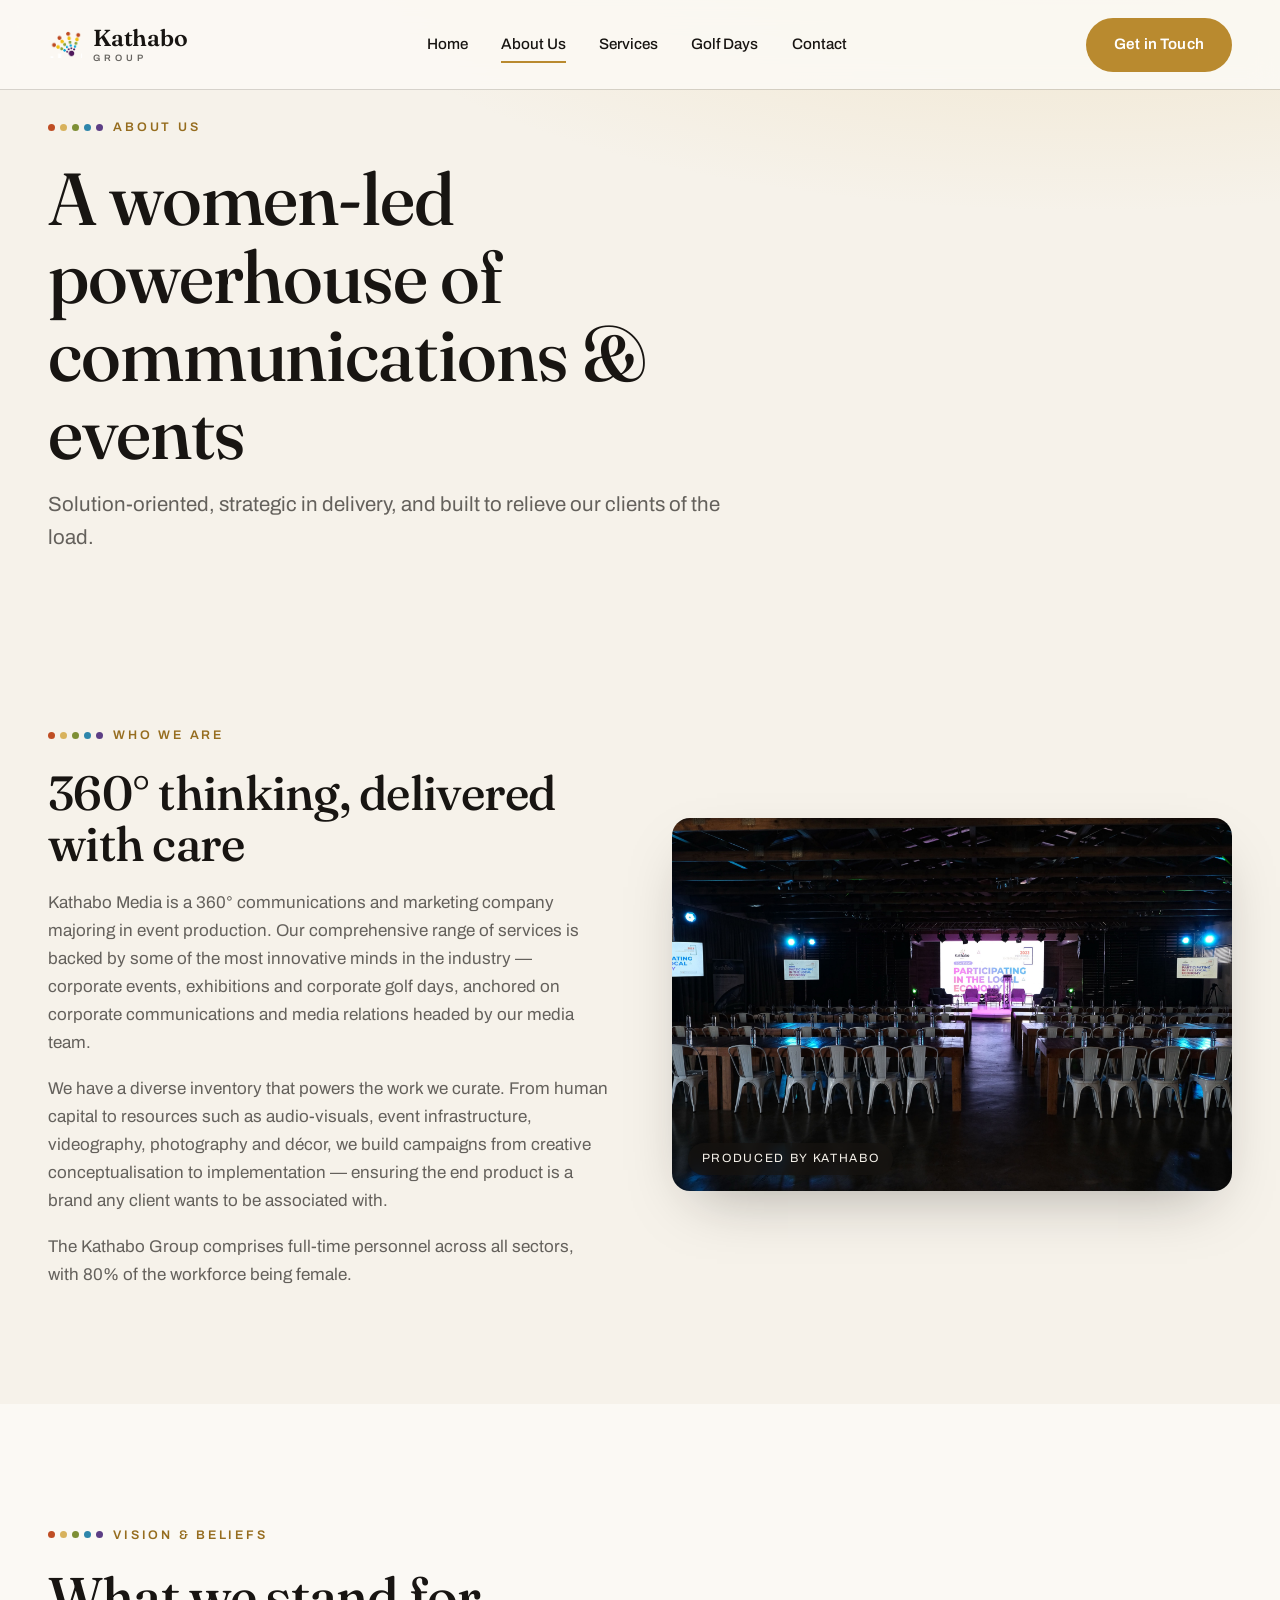
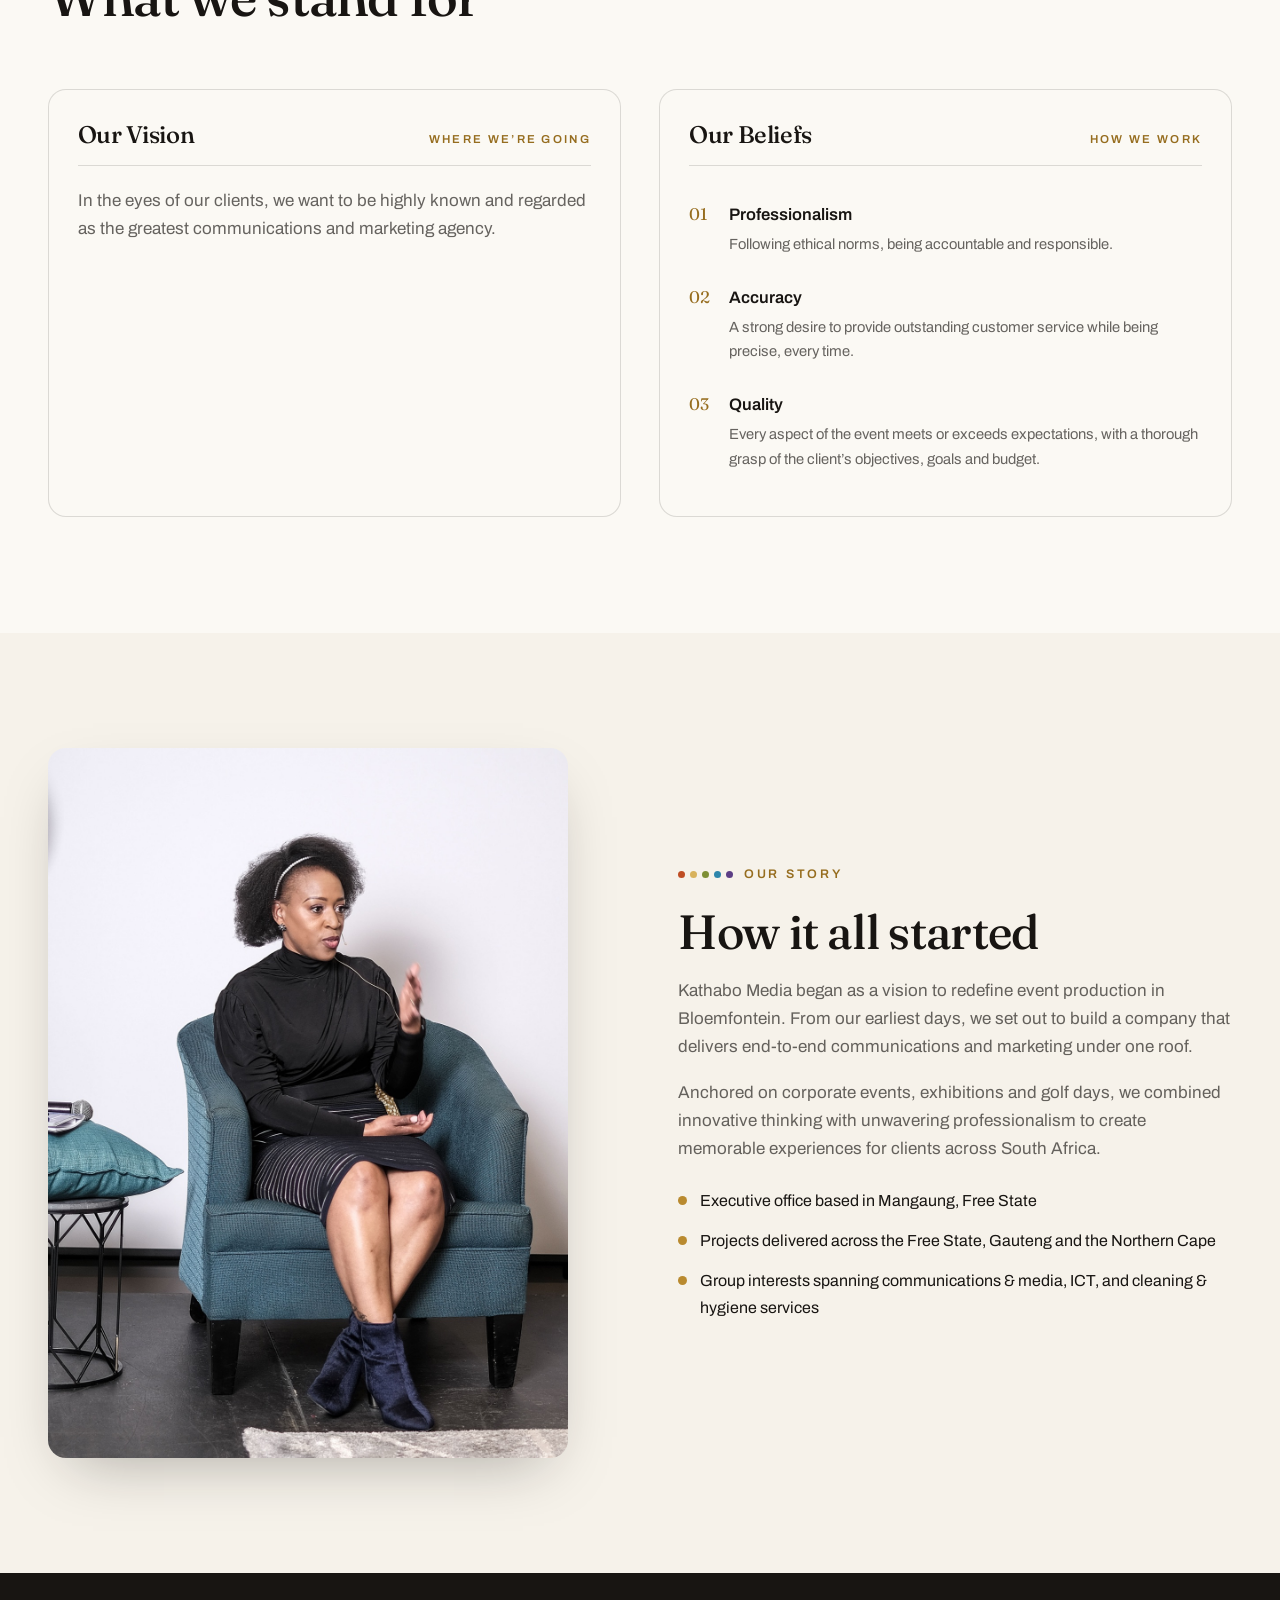
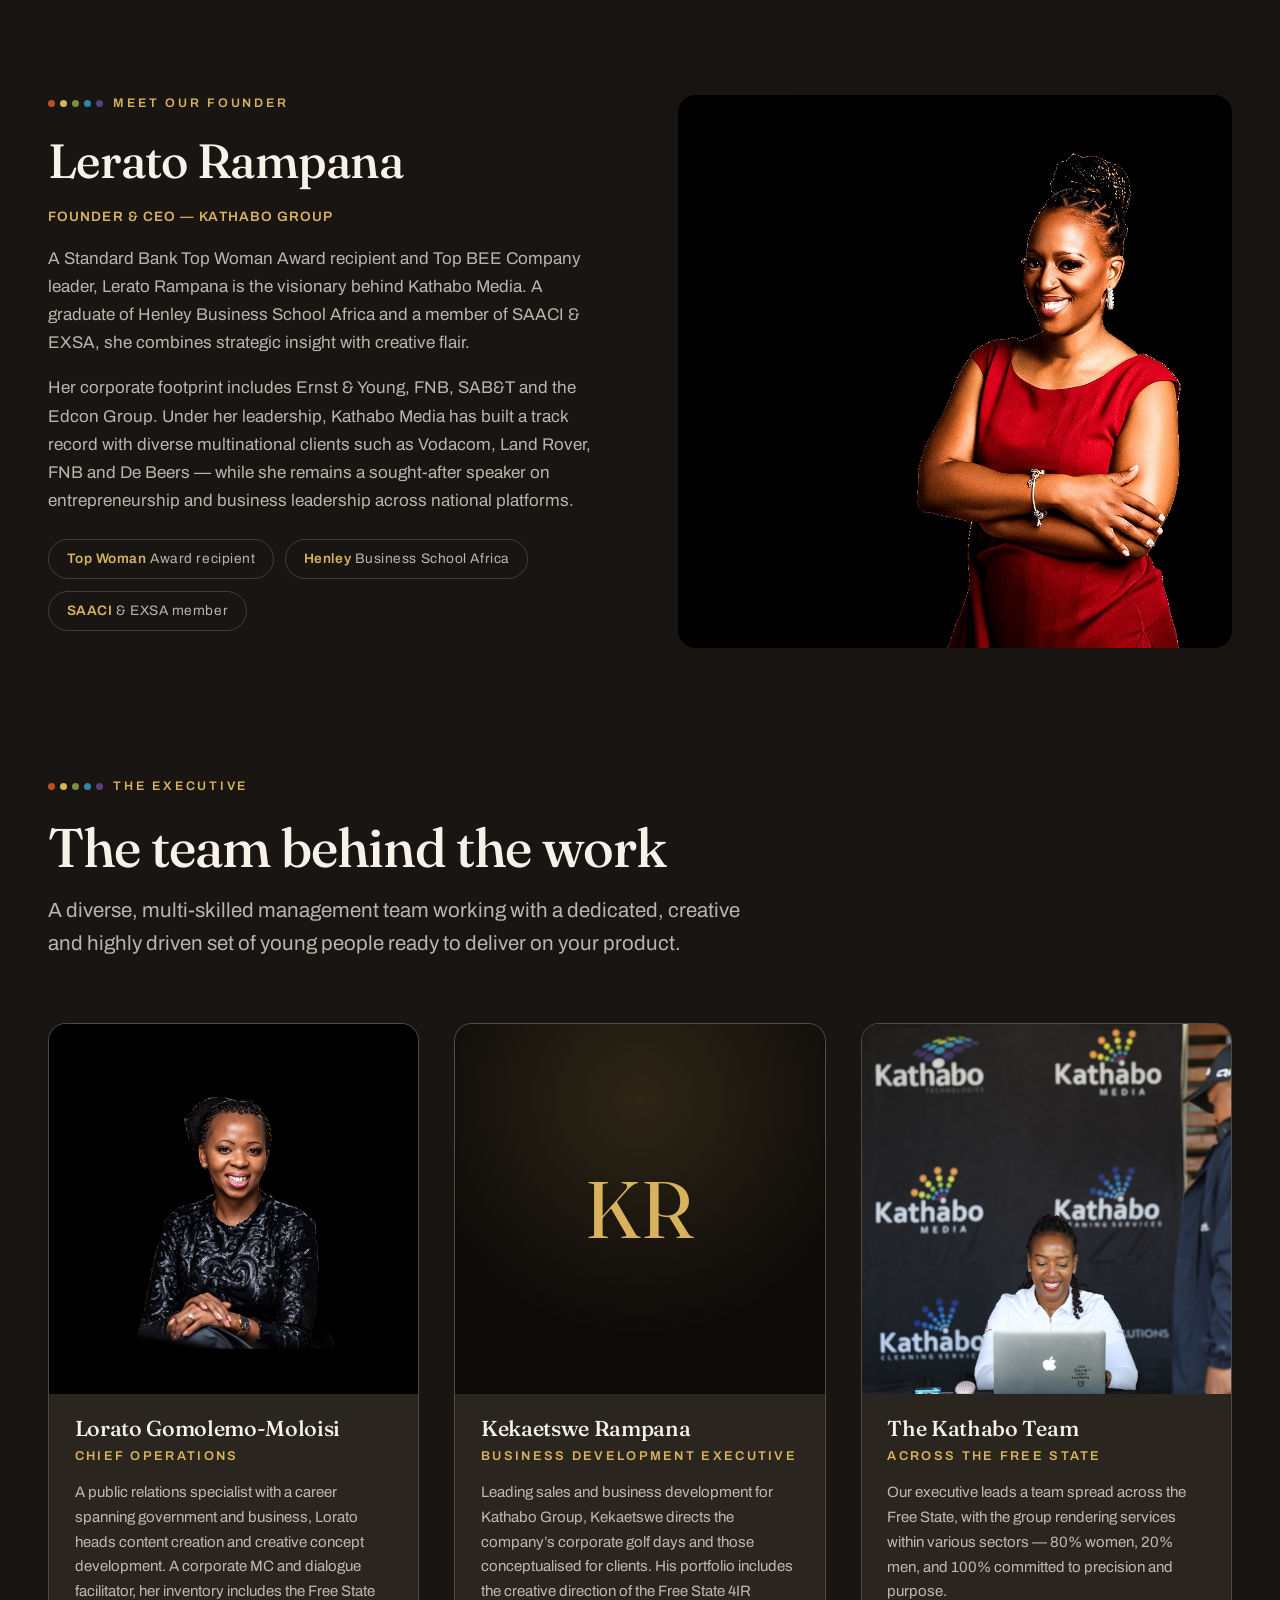
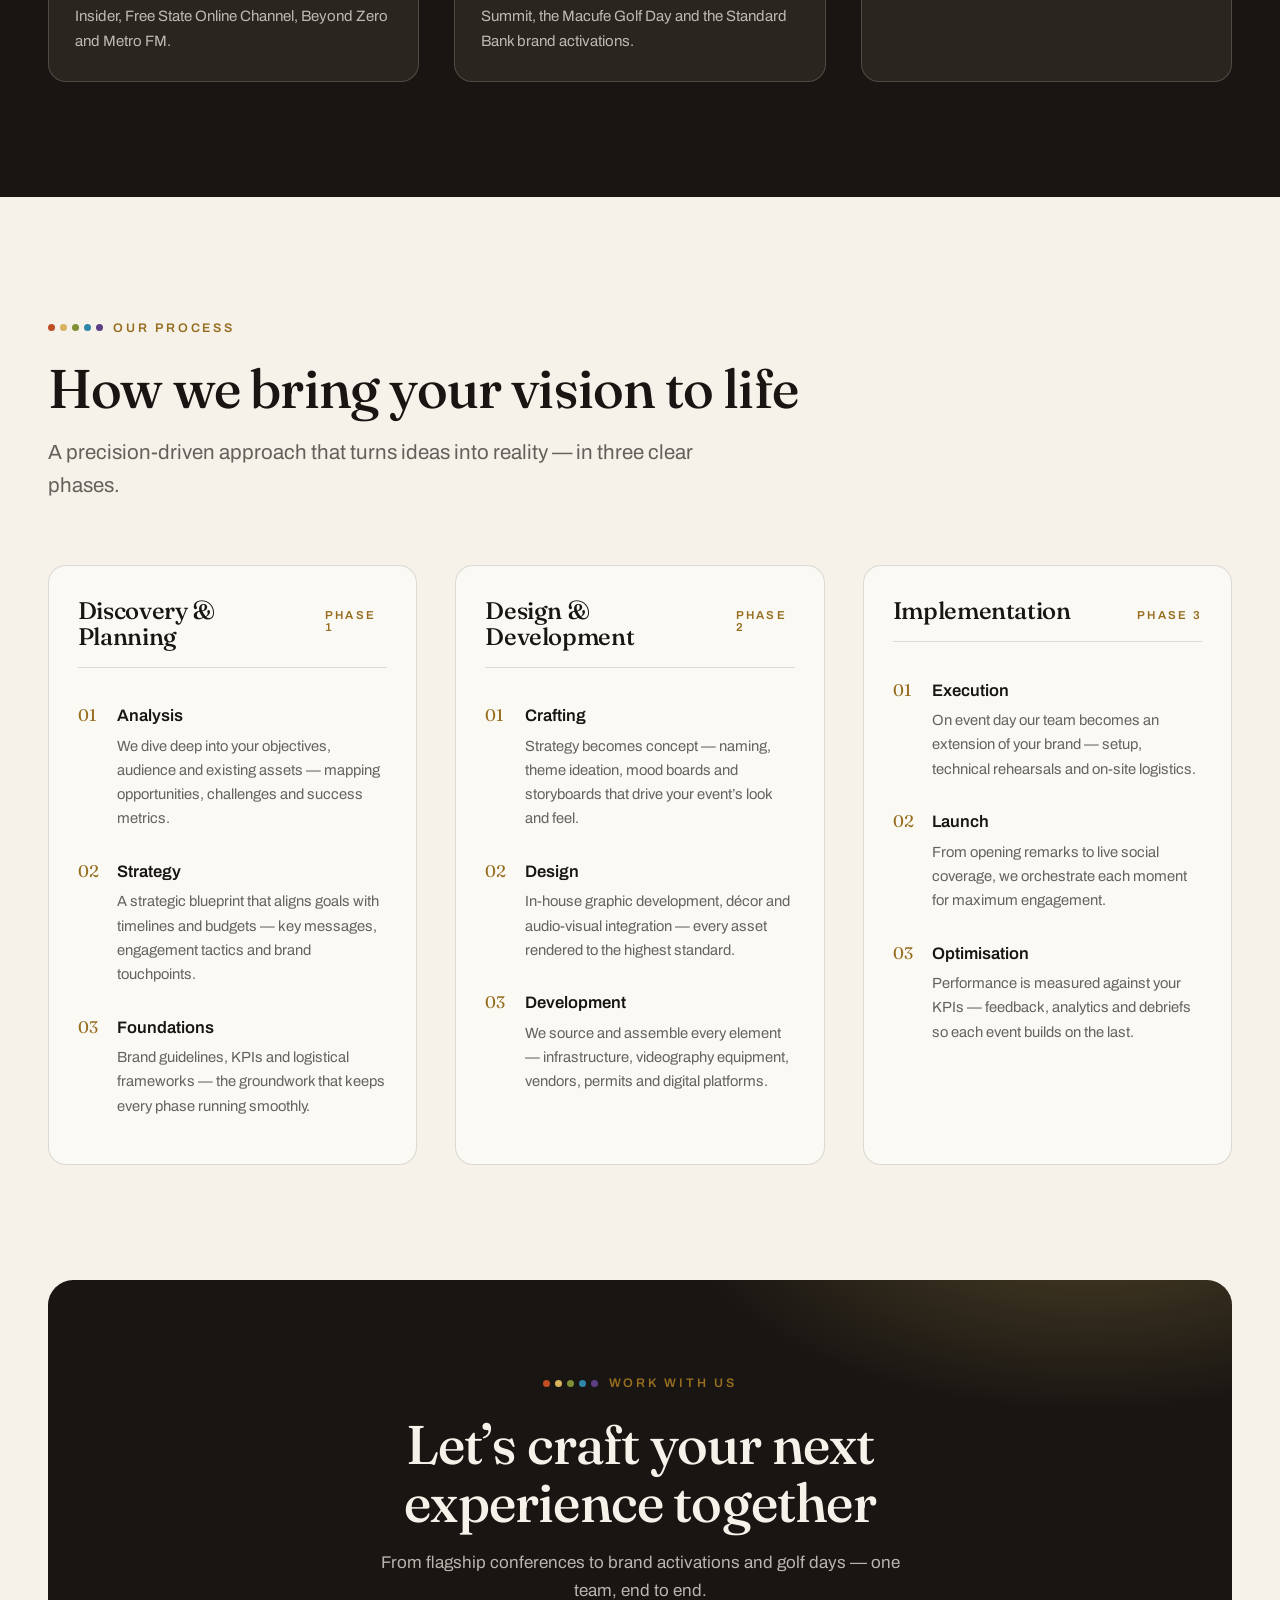
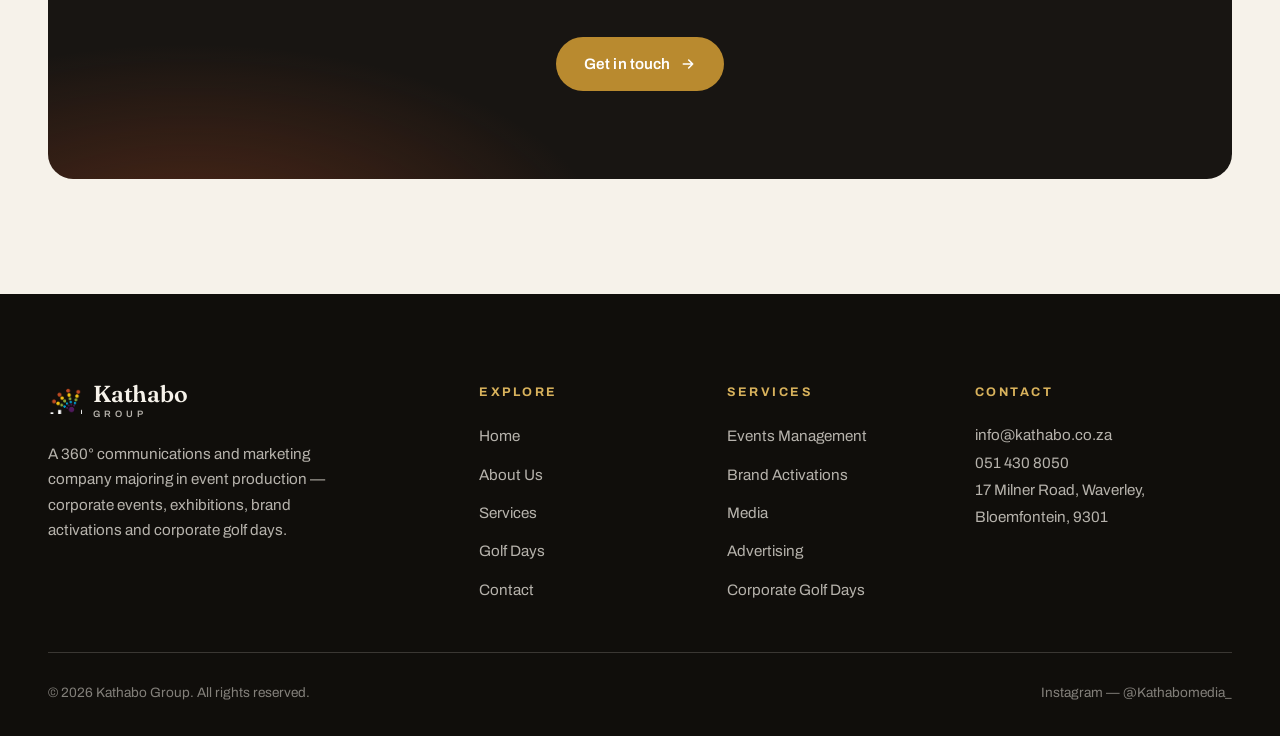
==== about.html @ 03e06d18 "Rebuild kathabo.co.za as a static site with client feedback incorporated Full rebuild of the Wix sit" ====
<!DOCTYPE html>
<html lang="en">
<head>
  <meta charset="UTF-8">
  <meta name="viewport" content="width=device-width, initial-scale=1.0">
  <title>About Us | Kathabo Group</title>
  <meta name="description" content="Meet Kathabo Media — a Bloemfontein-based, women-led 360° communications and marketing company. Our story, our vision, our founder Lerato Rampana and the team behind the work.">
  <link rel="icon" type="image/png" href="assets/img/logos/favicon.png">
  <link rel="preconnect" href="https://fonts.googleapis.com">
  <link rel="preconnect" href="https://fonts.gstatic.com" crossorigin>
  <link href="https://fonts.googleapis.com/css2?family=Archivo:wght@400;500;600;700&family=Fraunces:opsz,wght@9..144,400;9..144,500;9..144,600&display=swap" rel="stylesheet">
  <link rel="stylesheet" href="assets/css/styles.css">
</head>
<body>

<header class="site-header solid">
  <div class="wrap bar">
    <a class="brand" href="index.html" aria-label="Kathabo Group — home">
      <img src="assets/img/logos/kathabo-mark.png" alt="">
      <span class="word">Kathabo<small>Group</small></span>
    </a>
    <nav class="nav-links" aria-label="Primary">
      <a href="index.html">Home</a>
      <a href="about.html" class="active">About Us</a>
      <a href="services.html">Services</a>
      <a href="golf.html">Golf Days</a>
      <a href="contact.html">Contact</a>
    </nav>
    <a class="btn btn-gold" href="contact.html">Get in Touch</a>
    <button class="nav-toggle" aria-label="Open menu" aria-expanded="false">
      <span></span><span></span><span></span>
    </button>
  </div>
</header>

<div class="mobile-menu" id="mobileMenu">
  <a href="index.html">Home</a>
  <a href="about.html" class="active">About Us</a>
  <a href="services.html">Services</a>
  <a href="golf.html">Golf Days</a>
  <a href="contact.html">Contact</a>
  <span class="dots" aria-hidden="true"><i></i><i></i><i></i><i></i><i></i></span>
</div>

<main>

  <!-- ============ PAGE HERO ============ -->
  <section class="page-hero plain">
    <div class="wrap">
      <span class="eyebrow"><span class="dots" aria-hidden="true"><i></i><i></i><i></i><i></i><i></i></span> About Us</span>
      <h1>A women-led powerhouse of communications &amp; events</h1>
      <p class="lead">Solution-oriented, strategic in delivery, and built to relieve our clients of the load.</p>
    </div>
  </section>

  <!-- ============ WHO WE ARE ============ -->
  <section class="section">
    <div class="wrap grid-2">
      <div class="reveal">
        <span class="eyebrow"><span class="dots" aria-hidden="true"><i></i><i></i><i></i><i></i><i></i></span> Who We Are</span>
        <h2 class="display" style="font-size:clamp(2rem,4vw,3rem); margin-bottom:1.2rem;">360° thinking, delivered with care</h2>
        <p style="color:var(--muted); margin-bottom:1.1rem;">Kathabo Media is a 360° communications and marketing company majoring in event production. Our comprehensive range of services is backed by some of the most innovative minds in the industry — corporate events, exhibitions and corporate golf days, anchored on corporate communications and media relations headed by our media team.</p>
        <p style="color:var(--muted); margin-bottom:1.1rem;">We have a diverse inventory that powers the work we curate. From human capital to resources such as audio-visuals, event infrastructure, videography, photography and décor, we build campaigns from creative conceptualisation to implementation — ensuring the end product is a brand any client wants to be associated with.</p>
        <p style="color:var(--muted);">The Kathabo Group comprises full-time personnel across all sectors, with 80% of the workforce being female.</p>
      </div>
      <div class="feature reveal" style="--d:.15s;">
        <div class="pic">
          <img src="assets/img/events/iew-venue.jpg" alt="A conference venue built and produced by Kathabo Media" loading="lazy">
          <span class="credit">Produced by Kathabo</span>
        </div>
      </div>
    </div>
  </section>

  <!-- ============ VISION & BELIEFS ============ -->
  <section class="section on-cream">
    <div class="wrap">
      <div class="section-head reveal">
        <span class="eyebrow"><span class="dots" aria-hidden="true"><i></i><i></i><i></i><i></i><i></i></span> Vision &amp; Beliefs</span>
        <h2>What we stand for</h2>
      </div>
      <div class="process">
        <div class="phase reveal">
          <h3>Our Vision <span class="tag">Where we’re going</span></h3>
          <p style="color:var(--muted);">In the eyes of our clients, we want to be highly known and regarded as the greatest communications and marketing agency.</p>
        </div>
        <div class="phase reveal" style="--d:.12s;">
          <h3>Our Beliefs <span class="tag">How we work</span></h3>
          <div class="step"><span class="n">01</span><div><h4>Professionalism</h4><p>Following ethical norms, being accountable and responsible.</p></div></div>
          <div class="step"><span class="n">02</span><div><h4>Accuracy</h4><p>A strong desire to provide outstanding customer service while being precise, every time.</p></div></div>
          <div class="step"><span class="n">03</span><div><h4>Quality</h4><p>Every aspect of the event meets or exceeds expectations, with a thorough grasp of the client’s objectives, goals and budget.</p></div></div>
        </div>
      </div>
    </div>
  </section>

  <!-- ============ HOW IT ALL STARTED ============ -->
  <section class="section">
    <div class="wrap feature light">
      <div class="pic reveal" style="max-width:520px;">
        <img src="assets/img/people/lerato-studio.jpg" alt="Kathabo Media founder seated in a studio portrait" loading="lazy">
      </div>
      <div class="body reveal" style="--d:.15s;">
        <span class="eyebrow"><span class="dots" aria-hidden="true"><i></i><i></i><i></i><i></i><i></i></span> Our Story</span>
        <h2>How it all started</h2>
        <p>Kathabo Media began as a vision to redefine event production in Bloemfontein. From our earliest days, we set out to build a company that delivers end-to-end communications and marketing under one roof.</p>
        <p>Anchored on corporate events, exhibitions and golf days, we combined innovative thinking with unwavering professionalism to create memorable experiences for clients across South Africa.</p>
        <ul class="checklist">
          <li>Executive office based in Mangaung, Free State</li>
          <li>Projects delivered across the Free State, Gauteng and the Northern Cape</li>
          <li>Group interests spanning communications &amp; media, ICT, and cleaning &amp; hygiene services</li>
        </ul>
      </div>
    </div>
  </section>

  <!-- ============ FOUNDER ============ -->
  <section class="section on-dark">
    <div class="wrap feature">
      <div class="body reveal">
        <span class="eyebrow"><span class="dots" aria-hidden="true"><i></i><i></i><i></i><i></i><i></i></span> Meet Our Founder</span>
        <h2>Lerato Rampana</h2>
        <p style="color:var(--gold-soft); font-weight:600; letter-spacing:.08em; text-transform:uppercase; font-size:.85rem; margin-bottom:1rem;">Founder &amp; CEO — Kathabo Group</p>
        <p>A Standard Bank Top Woman Award recipient and Top BEE Company leader, Lerato Rampana is the visionary behind Kathabo Media. A graduate of Henley Business School Africa and a member of SAACI &amp; EXSA, she combines strategic insight with creative flair.</p>
        <p>Her corporate footprint includes Ernst &amp; Young, FNB, SAB&amp;T and the Edcon Group. Under her leadership, Kathabo Media has built a track record with diverse multinational clients such as Vodacom, Land Rover, FNB and De Beers — while she remains a sought-after speaker on entrepreneurship and business leadership across national platforms.</p>
        <div class="facts">
          <span class="fact"><b>Top Woman</b> Award recipient</span>
          <span class="fact"><b>Henley</b> Business School Africa</span>
          <span class="fact"><b>SAACI</b> &amp; EXSA member</span>
        </div>
      </div>
      <div class="pic reveal" style="--d:.15s; border-radius:var(--radius); overflow:hidden; box-shadow:var(--shadow);">
        <img src="assets/img/people/lerato-rampana.jpg" alt="Portrait of Lerato Rampana, Founder and CEO of Kathabo Group" loading="lazy">
      </div>
    </div>
  </section>

  <!-- ============ TEAM ============ -->
  <section class="section on-dark" style="padding-top:0;">
    <div class="wrap">
      <div class="section-head reveal">
        <span class="eyebrow"><span class="dots" aria-hidden="true"><i></i><i></i><i></i><i></i><i></i></span> The Executive</span>
        <h2>The team behind the work</h2>
        <p class="lead">A diverse, multi-skilled management team working with a dedicated, creative and highly driven set of young people ready to deliver on your product.</p>
      </div>
      <div class="team-grid">
        <div class="person reveal">
          <div class="photo"><img src="assets/img/people/lorato-gomolemo.jpg" alt="Portrait of Lorato Gomolemo-Moloisi" loading="lazy"></div>
          <div class="info">
            <h3>Lorato Gomolemo-Moloisi</h3>
            <p class="role">Chief Operations</p>
            <p>A public relations specialist with a career spanning government and business, Lorato heads content creation and creative concept development. A corporate MC and dialogue facilitator, her inventory includes the Free State Insider, Free State Online Channel, Beyond Zero and Metro FM.</p>
          </div>
        </div>
        <div class="person reveal" style="--d:.12s;">
          <div class="photo mono" aria-hidden="true">KR</div>
          <div class="info">
            <h3>Kekaetswe Rampana</h3>
            <p class="role">Business Development Executive</p>
            <p>Leading sales and business development for Kathabo Group, Kekaetswe directs the company’s corporate golf days and those conceptualised for clients. His portfolio includes the creative direction of the Free State 4IR Summit, the Macufe Golf Day and the Standard Bank brand activations.</p>
          </div>
        </div>
        <div class="person reveal" style="--d:.24s;">
          <div class="photo"><img src="assets/img/events/kathabo-registration.jpg" alt="Kathabo team member coordinating event registration" loading="lazy"></div>
          <div class="info">
            <h3>The Kathabo Team</h3>
            <p class="role">Across the Free State</p>
            <p>Our executive leads a team spread across the Free State, with the group rendering services within various sectors — 80% women, 20% men, and 100% committed to precision and purpose.</p>
          </div>
        </div>
      </div>
    </div>
  </section>

  <!-- ============ PROCESS ============ -->
  <section class="section">
    <div class="wrap">
      <div class="section-head reveal">
        <span class="eyebrow"><span class="dots" aria-hidden="true"><i></i><i></i><i></i><i></i><i></i></span> Our Process</span>
        <h2>How we bring your vision to life</h2>
        <p class="lead">A precision-driven approach that turns ideas into reality — in three clear phases.</p>
      </div>
      <div class="process">
        <div class="phase reveal">
          <h3>Discovery &amp; Planning <span class="tag">Phase 1</span></h3>
          <div class="step"><span class="n">01</span><div><h4>Analysis</h4><p>We dive deep into your objectives, audience and existing assets — mapping opportunities, challenges and success metrics.</p></div></div>
          <div class="step"><span class="n">02</span><div><h4>Strategy</h4><p>A strategic blueprint that aligns goals with timelines and budgets — key messages, engagement tactics and brand touchpoints.</p></div></div>
          <div class="step"><span class="n">03</span><div><h4>Foundations</h4><p>Brand guidelines, KPIs and logistical frameworks — the groundwork that keeps every phase running smoothly.</p></div></div>
        </div>
        <div class="phase reveal" style="--d:.12s;">
          <h3>Design &amp; Development <span class="tag">Phase 2</span></h3>
          <div class="step"><span class="n">01</span><div><h4>Crafting</h4><p>Strategy becomes concept — naming, theme ideation, mood boards and storyboards that drive your event’s look and feel.</p></div></div>
          <div class="step"><span class="n">02</span><div><h4>Design</h4><p>In-house graphic development, décor and audio-visual integration — every asset rendered to the highest standard.</p></div></div>
          <div class="step"><span class="n">03</span><div><h4>Development</h4><p>We source and assemble every element — infrastructure, videography equipment, vendors, permits and digital platforms.</p></div></div>
        </div>
        <div class="phase reveal" style="--d:.24s;">
          <h3>Implementation <span class="tag">Phase 3</span></h3>
          <div class="step"><span class="n">01</span><div><h4>Execution</h4><p>On event day our team becomes an extension of your brand — setup, technical rehearsals and on-site logistics.</p></div></div>
          <div class="step"><span class="n">02</span><div><h4>Launch</h4><p>From opening remarks to live social coverage, we orchestrate each moment for maximum engagement.</p></div></div>
          <div class="step"><span class="n">03</span><div><h4>Optimisation</h4><p>Performance is measured against your KPIs — feedback, analytics and debriefs so each event builds on the last.</p></div></div>
        </div>
      </div>
    </div>
  </section>

  <!-- ============ CTA ============ -->
  <section class="section" style="padding-top:0;">
    <div class="wrap">
      <div class="cta-band reveal">
        <span class="eyebrow"><span class="dots" aria-hidden="true"><i></i><i></i><i></i><i></i><i></i></span> Work With Us</span>
        <h2>Let’s craft your next experience together</h2>
        <p>From flagship conferences to brand activations and golf days — one team, end to end.</p>
        <a class="btn btn-gold" href="contact.html">Get in touch
          <svg width="16" height="16" viewBox="0 0 24 24" fill="none" stroke="currentColor" stroke-width="2.4" stroke-linecap="round" stroke-linejoin="round"><path d="M5 12h14M13 6l6 6-6 6"/></svg>
        </a>
      </div>
    </div>
  </section>

</main>

<footer class="site-footer">
  <div class="wrap">
    <div class="footer-grid">
      <div>
        <a class="brand" href="index.html">
          <img src="assets/img/logos/kathabo-mark.png" alt="">
          <span class="word">Kathabo<small>Group</small></span>
        </a>
        <p class="about">A 360° communications and marketing company majoring in event production — corporate events, exhibitions, brand activations and corporate golf days.</p>
      </div>
      <div>
        <h4>Explore</h4>
        <ul>
          <li><a href="index.html">Home</a></li>
          <li><a href="about.html">About Us</a></li>
          <li><a href="services.html">Services</a></li>
          <li><a href="golf.html">Golf Days</a></li>
          <li><a href="contact.html">Contact</a></li>
        </ul>
      </div>
      <div>
        <h4>Services</h4>
        <ul>
          <li><a href="services.html#events">Events Management</a></li>
          <li><a href="services.html#activations">Brand Activations</a></li>
          <li><a href="services.html#media">Media</a></li>
          <li><a href="services.html#advertising">Advertising</a></li>
          <li><a href="golf.html">Corporate Golf Days</a></li>
        </ul>
      </div>
      <div>
        <h4>Contact</h4>
        <address>
          <a href="mailto:info@kathabo.co.za">info@kathabo.co.za</a><br>
          <a href="tel:+27514308050">051 430 8050</a><br>
          17 Milner Road, Waverley,<br>
          Bloemfontein, 9301
        </address>
      </div>
    </div>
    <div class="footer-bottom">
      <span>© <span id="year">2026</span> Kathabo Group. All rights reserved.</span>
      <span><a href="https://www.instagram.com/kathabomedia_/" rel="noopener" target="_blank">Instagram — @Kathabomedia_</a></span>
    </div>
  </div>
</footer>

<script src="assets/js/main.js"></script>
</body>
</html>
---- assets/css/styles.css ----
/* ============================================================
   Kathabo Group — kathabo.co.za
   Design system: warm editorial. Ivory paper, deep ink,
   gold accent, logo-dot colour motif. Fraunces + Archivo.
   ============================================================ */

:root {
  --ink: #181512;
  --ink-soft: #2a251f;
  --paper: #f6f2ea;
  --cream: #fbf9f4;
  --white: #ffffff;
  --gold: #b98a2f;
  --gold-deep: #966d1f;
  --gold-soft: #d8b25c;
  --terracotta: #bf4e24;
  --olive: #7e8f35;
  --plum: #5c3e85;
  --sky: #2e86ab;
  --line: rgba(24, 21, 18, 0.14);
  --line-light: rgba(246, 242, 234, 0.18);
  --muted: rgba(24, 21, 18, 0.66);
  --muted-light: rgba(246, 242, 234, 0.72);
  --shadow: 0 24px 60px -24px rgba(24, 21, 18, 0.35);
  --radius: 18px;
  --font-display: "Fraunces", "Georgia", serif;
  --font-body: "Archivo", "Helvetica Neue", sans-serif;
  --gutter: clamp(1.25rem, 4vw, 3rem);
  --section: clamp(4.5rem, 9vw, 8rem);
}

* { margin: 0; padding: 0; box-sizing: border-box; }

html { scroll-behavior: smooth; }

body {
  font-family: var(--font-body);
  font-size: 1.0625rem;
  line-height: 1.65;
  color: var(--ink);
  background: var(--paper);
  -webkit-font-smoothing: antialiased;
  overflow-x: hidden;
}

img { max-width: 100%; display: block; }

a { color: inherit; text-decoration: none; }

ul { list-style: none; }

::selection { background: var(--gold-soft); color: var(--ink); }

/* ---------- type ---------- */

h1, h2, h3, .display {
  font-family: var(--font-display);
  font-weight: 500;
  line-height: 1.06;
  letter-spacing: -0.015em;
}

.eyebrow {
  display: inline-flex;
  align-items: center;
  gap: 0.65rem;
  font-size: 0.78rem;
  font-weight: 600;
  letter-spacing: 0.22em;
  text-transform: uppercase;
  color: var(--gold-deep);
  margin-bottom: 1.4rem;
}

.on-dark .eyebrow { color: var(--gold-soft); }

/* five-dot motif taken from the Kathabo mark */
.dots {
  display: inline-flex;
  gap: 5px;
  flex: none;
}
.dots i {
  width: 7px; height: 7px; border-radius: 50%;
  display: inline-block;
}
.dots i:nth-child(1) { background: var(--terracotta); }
.dots i:nth-child(2) { background: var(--gold-soft); }
.dots i:nth-child(3) { background: var(--olive); }
.dots i:nth-child(4) { background: var(--sky); }
.dots i:nth-child(5) { background: var(--plum); }

.lead {
  font-size: clamp(1.1rem, 1.6vw, 1.3rem);
  line-height: 1.6;
  color: var(--muted);
  max-width: 60ch;
}
.on-dark .lead { color: var(--muted-light); }

/* ---------- layout ---------- */

.wrap {
  width: min(1200px, 100% - var(--gutter) * 2);
  margin-inline: auto;
}

.section { padding-block: var(--section); }

.section-head { max-width: 780px; margin-bottom: clamp(2.5rem, 5vw, 4rem); }
.section-head h2 { font-size: clamp(2rem, 4.4vw, 3.4rem); margin-bottom: 1.1rem; }
.section-head.center { margin-inline: auto; text-align: center; }
.section-head.center .eyebrow { justify-content: center; }

.on-dark { background: var(--ink); color: var(--paper); }
.on-cream { background: var(--cream); }

.grid-2 {
  display: grid;
  grid-template-columns: repeat(auto-fit, minmax(min(420px, 100%), 1fr));
  gap: clamp(2rem, 5vw, 5rem);
  align-items: center;
}

/* ---------- header ---------- */

.site-header {
  position: fixed;
  inset: 0 0 auto 0;
  z-index: 60;
  transition: background 0.35s ease, box-shadow 0.35s ease;
}

.site-header .bar {
  display: flex;
  align-items: center;
  justify-content: space-between;
  gap: 1.5rem;
  padding-block: 1.1rem;
}

.site-header.scrolled,
.site-header.solid {
  background: rgba(251, 249, 244, 0.92);
  backdrop-filter: blur(14px);
  box-shadow: 0 1px 0 var(--line);
}

.brand {
  display: inline-flex;
  align-items: center;
  gap: 0.7rem;
}
.brand img { width: 34px; height: auto; }
.brand .word {
  font-family: var(--font-display);
  font-size: 1.45rem;
  font-weight: 600;
  letter-spacing: -0.01em;
  line-height: 1;
}
.brand .word small {
  display: block;
  font-family: var(--font-body);
  font-size: 0.58rem;
  font-weight: 600;
  letter-spacing: 0.42em;
  text-transform: uppercase;
  margin-top: 0.28rem;
  color: var(--muted);
}

/* header over hero (transparent) renders light text */
.site-header.overlay:not(.scrolled) { color: var(--paper); }
.site-header.overlay:not(.scrolled) .brand .word small { color: var(--muted-light); }
.site-header.overlay:not(.scrolled) .nav-links a::after { background: var(--paper); }

.nav-links {
  display: flex;
  align-items: center;
  gap: clamp(1.2rem, 2.6vw, 2.2rem);
  font-size: 0.95rem;
  font-weight: 500;
}
.nav-links a {
  position: relative;
  padding-block: 0.35rem;
}
.nav-links a::after {
  content: "";
  position: absolute;
  left: 0; bottom: 0;
  width: 100%; height: 2px;
  background: var(--gold);
  transform: scaleX(0);
  transform-origin: right;
  transition: transform 0.3s ease;
}
.nav-links a:hover::after,
.nav-links a.active::after {
  transform: scaleX(1);
  transform-origin: left;
}

.btn {
  display: inline-flex;
  align-items: center;
  gap: 0.6rem;
  padding: 0.85rem 1.7rem;
  border-radius: 999px;
  font-weight: 600;
  font-size: 0.95rem;
  letter-spacing: 0.01em;
  border: 1.5px solid transparent;
  cursor: pointer;
  transition: transform 0.25s ease, background 0.25s ease, color 0.25s ease, border-color 0.25s ease;
}
.btn svg { transition: transform 0.25s ease; }
.btn:hover svg { transform: translateX(4px); }

.btn-gold { background: var(--gold); color: var(--white); }
.btn-gold:hover { background: var(--gold-deep); transform: translateY(-2px); }

.btn-ink { background: var(--ink); color: var(--paper); }
.btn-ink:hover { background: var(--ink-soft); transform: translateY(-2px); }

.btn-ghost { border-color: currentColor; }
.btn-ghost:hover { background: var(--paper); color: var(--ink); border-color: var(--paper); transform: translateY(-2px); }

.btn-ghost-ink { border-color: var(--ink); color: var(--ink); }
.btn-ghost-ink:hover { background: var(--ink); color: var(--paper); transform: translateY(-2px); }

/* mobile nav */
.nav-toggle {
  display: none;
  flex-direction: column;
  gap: 5px;
  background: none;
  border: 0;
  padding: 6px 2px;
  cursor: pointer;
  z-index: 75;
}
.nav-toggle span {
  width: 26px; height: 2px;
  background: currentColor;
  transition: transform 0.3s ease, opacity 0.3s ease;
}

@media (max-width: 860px) {
  .nav-links, .site-header .btn { display: none; }
  .nav-toggle { display: flex; }

  .mobile-menu-open .nav-toggle span:nth-child(1) { transform: translateY(7px) rotate(45deg); }
  .mobile-menu-open .nav-toggle span:nth-child(2) { opacity: 0; }
  .mobile-menu-open .nav-toggle span:nth-child(3) { transform: translateY(-7px) rotate(-45deg); }
  .mobile-menu-open .nav-toggle { color: var(--paper); }
}

.mobile-menu {
  position: fixed;
  inset: 0;
  z-index: 70;
  background: var(--ink);
  color: var(--paper);
  display: grid;
  place-content: center;
  text-align: center;
  gap: 0.4rem;
  opacity: 0;
  visibility: hidden;
  transition: opacity 0.35s ease, visibility 0.35s ease;
}
.mobile-menu-open .mobile-menu { opacity: 1; visibility: visible; }
.mobile-menu a {
  font-family: var(--font-display);
  font-size: clamp(2rem, 8vw, 2.8rem);
  padding: 0.45rem 1rem;
  display: inline-block;
  transition: color 0.25s ease;
}
.mobile-menu a:hover, .mobile-menu a.active { color: var(--gold-soft); }
.mobile-menu .dots { justify-content: center; margin-top: 1.6rem; }
body.mobile-menu-open { overflow: hidden; }

/* ---------- hero (home slideshow) ---------- */

.hero {
  position: relative;
  min-height: 100svh;
  display: flex;
  align-items: flex-end;
  color: var(--paper);
  isolation: isolate;
  overflow: hidden;
}

.hero .slides, .hero .slide { position: absolute; inset: 0; }
.hero .slide {
  opacity: 0;
  transition: opacity 1.4s ease;
  z-index: -2;
}
.hero .slide img {
  width: 100%; height: 100%;
  object-fit: cover;
  transform: scale(1.08);
}
.hero .slide.active { opacity: 1; }
.hero .slide.active img { animation: kenburns 7.5s ease-out forwards; }

@keyframes kenburns {
  from { transform: scale(1.08); }
  to   { transform: scale(1.0); }
}

.hero::after {
  content: "";
  position: absolute; inset: 0;
  z-index: -1;
  background:
    linear-gradient(200deg, rgba(24,21,18,0.15) 0%, rgba(24,21,18,0.55) 62%, rgba(24,21,18,0.82) 100%);
}

.hero .wrap {
  padding-block: clamp(5rem, 12vh, 8rem) clamp(3.5rem, 9vh, 6rem);
}

.hero h1 {
  font-size: clamp(2.6rem, 6.6vw, 5.2rem);
  max-width: 15ch;
  min-height: 2.2em;
}
.hero h1 .swap { display: block; }

.hero p {
  margin-top: 1.4rem;
  max-width: 52ch;
  font-size: clamp(1.02rem, 1.5vw, 1.2rem);
  color: var(--muted-light);
}

.hero .cta-row {
  display: flex;
  flex-wrap: wrap;
  gap: 1rem;
  margin-top: 2.2rem;
}

.hero-meta {
  display: flex;
  align-items: center;
  justify-content: space-between;
  gap: 1rem;
  margin-top: clamp(2.5rem, 6vh, 4rem);
  padding-top: 1.6rem;
  border-top: 1px solid var(--line-light);
  font-size: 0.82rem;
  letter-spacing: 0.14em;
  text-transform: uppercase;
  color: var(--muted-light);
}

@media (max-width: 640px) {
  .hero-meta span { display: none; }
  .hero-meta { justify-content: center; }
}

.hero-dots { display: flex; gap: 0.55rem; }
.hero-dots button {
  width: 9px; height: 9px;
  border-radius: 50%;
  border: 0;
  background: rgba(246,242,234,0.35);
  cursor: pointer;
  transition: background 0.3s ease, transform 0.3s ease;
}
.hero-dots button.active { background: var(--gold-soft); transform: scale(1.25); }

/* headline swap animation */
.swap-enter { animation: swapIn 0.8s cubic-bezier(0.22, 1, 0.36, 1); }
@keyframes swapIn {
  from { opacity: 0; transform: translateY(24px); }
  to   { opacity: 1; transform: translateY(0); }
}

/* ---------- inner page hero ---------- */

.page-hero {
  position: relative;
  display: flex;
  align-items: flex-end;
  min-height: clamp(380px, 58vh, 560px);
  color: var(--paper);
  isolation: isolate;
  overflow: hidden;
}
.page-hero img.bg {
  position: absolute; inset: 0;
  width: 100%; height: 100%;
  object-fit: cover;
  z-index: -2;
}
.page-hero::after {
  content: "";
  position: absolute; inset: 0; z-index: -1;
  background: linear-gradient(200deg, rgba(24,21,18,0.2) 0%, rgba(24,21,18,0.66) 70%, rgba(24,21,18,0.85) 100%);
}
.page-hero .wrap { padding-block: 7rem 3.2rem; }
.page-hero h1 { font-size: clamp(2.6rem, 6vw, 4.6rem); max-width: 16ch; }
.page-hero p { margin-top: 1rem; max-width: 56ch; color: var(--muted-light); }

/* plain (no photo) page hero */
.page-hero.plain {
  color: var(--ink);
  min-height: 0;
  background:
    radial-gradient(1200px 420px at 85% -10%, rgba(216,178,92,0.22), transparent 65%),
    var(--paper);
}
.page-hero.plain::after { display: none; }
.page-hero.plain p { color: var(--muted); }

/* ---------- stats ---------- */

.stats {
  display: grid;
  grid-template-columns: repeat(auto-fit, minmax(160px, 1fr));
  gap: 1px;
  background: var(--line);
  border-block: 1px solid var(--line);
}
.stat {
  background: var(--paper);
  padding: 2.2rem 1.6rem;
  text-align: center;
}
.stat b {
  display: block;
  font-family: var(--font-display);
  font-size: clamp(2.2rem, 4vw, 3.2rem);
  font-weight: 500;
  color: var(--gold-deep);
}
.stat span {
  font-size: 0.82rem;
  letter-spacing: 0.16em;
  text-transform: uppercase;
  color: var(--muted);
}

/* ---------- pillar cards (home services) ---------- */

.pillars {
  display: grid;
  grid-template-columns: repeat(auto-fit, minmax(min(320px, 100%), 1fr));
  gap: clamp(1.2rem, 2.5vw, 2rem);
}
.pillar {
  position: relative;
  border-radius: var(--radius);
  overflow: hidden;
  background: var(--ink);
  color: var(--paper);
  min-height: 460px;
  display: flex;
  align-items: flex-end;
  isolation: isolate;
  transition: transform 0.35s ease, box-shadow 0.35s ease;
}
.pillar:hover { transform: translateY(-8px); box-shadow: var(--shadow); }
.pillar img {
  position: absolute; inset: 0;
  width: 100%; height: 100%;
  object-fit: cover;
  z-index: -2;
  transition: transform 0.6s ease;
}
.pillar:hover img { transform: scale(1.05); }
.pillar::after {
  content: "";
  position: absolute; inset: 0; z-index: -1;
  background: linear-gradient(185deg, rgba(24,21,18,0.22) 0%, rgba(24,21,18,0.55) 45%, rgba(24,21,18,0.93) 100%);
}
.pillar .body { padding: 1.8rem; width: 100%; }
.pillar .num {
  font-family: var(--font-display);
  font-size: 1rem;
  color: var(--gold-soft);
  letter-spacing: 0.08em;
}
.pillar h3 { font-size: 1.7rem; margin: 0.5rem 0 0.6rem; }
.pillar p { font-size: 0.95rem; color: var(--muted-light); }
.pillar .more {
  display: inline-flex;
  align-items: center;
  gap: 0.5rem;
  margin-top: 1rem;
  font-weight: 600;
  font-size: 0.9rem;
  color: var(--gold-soft);
}

/* ---------- why choose us ---------- */

.why-grid {
  display: grid;
  grid-template-columns: repeat(auto-fit, minmax(min(250px, 100%), 1fr));
  gap: 1px;
  background: var(--line-light);
  border: 1px solid var(--line-light);
  border-radius: var(--radius);
  overflow: hidden;
}
.why {
  background: var(--ink);
  padding: 2.4rem 2rem;
}
.why .num {
  font-family: var(--font-display);
  font-size: 2.6rem;
  color: var(--gold-soft);
  display: block;
  margin-bottom: 1.2rem;
}
.why h3 { font-size: 1.28rem; margin-bottom: 0.6rem; }
.why p { font-size: 0.95rem; color: var(--muted-light); }

/* ---------- feature split (case study/founder) ---------- */

.feature {
  display: grid;
  grid-template-columns: repeat(auto-fit, minmax(min(420px, 100%), 1fr));
  gap: clamp(2.5rem, 6vw, 5.5rem);
  align-items: center;
}
.feature .pic {
  border-radius: var(--radius);
  overflow: hidden;
  box-shadow: var(--shadow);
  position: relative;
}
.feature .pic img { width: 100%; height: 100%; object-fit: cover; }
.feature .pic .credit {
  position: absolute;
  left: 1rem; bottom: 1rem;
  font-size: 0.75rem;
  letter-spacing: 0.14em;
  text-transform: uppercase;
  background: rgba(24,21,18,0.65);
  color: var(--paper);
  padding: 0.4rem 0.85rem;
  border-radius: 999px;
  backdrop-filter: blur(6px);
}
.feature h2 { font-size: clamp(2rem, 4vw, 3rem); margin-bottom: 1.2rem; }
.feature .body > p { margin-bottom: 1.1rem; color: var(--muted); }
.on-dark .feature .body > p { color: var(--muted-light); }

.checklist { display: grid; gap: 0.85rem; margin: 1.6rem 0; }
.checklist li {
  display: flex;
  gap: 0.8rem;
  align-items: flex-start;
  font-size: 1rem;
}
.checklist li::before {
  content: "";
  flex: none;
  width: 9px; height: 9px;
  border-radius: 50%;
  background: var(--gold);
  margin-top: 0.5em;
}
.on-dark .checklist li::before { background: var(--gold-soft); }

/* case-study fact chips */
.facts {
  display: flex;
  flex-wrap: wrap;
  gap: 0.7rem;
  margin: 1.5rem 0;
}
.fact {
  border: 1px solid var(--line-light);
  border-radius: 999px;
  padding: 0.5rem 1.1rem;
  font-size: 0.86rem;
  letter-spacing: 0.04em;
  color: var(--muted-light);
}
.fact b { color: var(--gold-soft); font-weight: 600; }
.light .fact { border-color: var(--line); color: var(--muted); }
.light .fact b { color: var(--gold-deep); }

/* ---------- logos ---------- */

.logo-row {
  display: flex;
  flex-wrap: wrap;
  align-items: center;
  justify-content: center;
  gap: clamp(2rem, 6vw, 4.5rem);
}
.logo-row img {
  height: clamp(30px, 4.5vw, 46px);
  width: auto;
  filter: grayscale(1) opacity(0.62);
  mix-blend-mode: multiply;
  transition: filter 0.3s ease, transform 0.3s ease;
}
.logo-row img:hover { filter: grayscale(0) opacity(1); transform: translateY(-3px); }
/* normalise logos whose source files carry large padding */
.logo-row img.lg { height: clamp(48px, 7vw, 78px); }
.logo-row img.md { height: clamp(38px, 5.5vw, 60px); }

/* ---------- CTA band ---------- */

.cta-band {
  position: relative;
  border-radius: calc(var(--radius) * 1.4);
  overflow: hidden;
  background: var(--ink);
  color: var(--paper);
  padding: clamp(3rem, 7vw, 5.5rem);
  text-align: center;
  isolation: isolate;
}
.cta-band::before {
  content: "";
  position: absolute;
  inset: 0;
  z-index: -1;
  background:
    radial-gradient(600px 300px at 12% 115%, rgba(191,78,36,0.35), transparent 70%),
    radial-gradient(600px 300px at 88% -15%, rgba(216,178,92,0.28), transparent 70%);
}
.cta-band h2 { font-size: clamp(2rem, 4.6vw, 3.4rem); max-width: 20ch; margin-inline: auto; }
.cta-band p { margin: 1.1rem auto 2rem; max-width: 52ch; color: var(--muted-light); }

/* ---------- event mosaic (services) ---------- */

.mosaic {
  display: grid;
  grid-template-columns: repeat(auto-fill, minmax(min(300px, 100%), 1fr));
  gap: 1.4rem;
}
.mosaic figure {
  border-radius: var(--radius);
  overflow: hidden;
  position: relative;
  aspect-ratio: 4 / 3;
  background: var(--ink);
}
.mosaic figure.tall { aspect-ratio: 3 / 3.6; }
.mosaic img {
  width: 100%; height: 100%;
  object-fit: cover;
  transition: transform 0.55s ease;
}
.mosaic figure:hover img { transform: scale(1.05); }
.mosaic figcaption {
  position: absolute;
  inset: auto 0 0 0;
  padding: 2.2rem 1.3rem 1.1rem;
  background: linear-gradient(to top, rgba(24,21,18,0.82), transparent);
  color: var(--paper);
  font-size: 0.92rem;
  font-weight: 500;
  letter-spacing: 0.02em;
}

/* ---------- service sections ---------- */

.service-nav {
  position: sticky;
  top: 68px;
  z-index: 40;
  background: rgba(251, 249, 244, 0.92);
  backdrop-filter: blur(14px);
  border-block: 1px solid var(--line);
  overflow-x: auto;
  scrollbar-width: none;
}
.service-nav::-webkit-scrollbar { display: none; }
.service-nav .wrap {
  display: flex;
  gap: 0.4rem;
}
.service-nav a {
  flex: none;
  padding: 0.95rem 1.1rem;
  font-size: 0.9rem;
  font-weight: 600;
  letter-spacing: 0.05em;
  color: var(--muted);
  border-bottom: 2px solid transparent;
  transition: color 0.25s ease, border-color 0.25s ease;
}
.service-nav a:hover, .service-nav a.active { color: var(--ink); border-color: var(--gold); }

.service-block { scroll-margin-top: 130px; }

.split-list {
  display: grid;
  grid-template-columns: repeat(auto-fit, minmax(min(230px, 100%), 1fr));
  gap: 1rem;
  margin-top: 1.8rem;
}
.split-list li {
  background: var(--cream);
  border: 1px solid var(--line);
  border-radius: 12px;
  padding: 1.05rem 1.25rem;
  font-weight: 500;
  font-size: 0.98rem;
  display: flex;
  align-items: center;
  gap: 0.75rem;
}
.on-dark .split-list li { background: var(--ink-soft); border-color: var(--line-light); }
.split-list li::before {
  content: "";
  width: 8px; height: 8px;
  border-radius: 50%;
  background: var(--gold);
  flex: none;
}

/* brand chips (activations) */
.brand-chips {
  display: grid;
  grid-template-columns: repeat(auto-fit, minmax(min(210px, 100%), 1fr));
  gap: 1.2rem;
  margin-top: 2rem;
}
.brand-chip {
  border: 1px solid var(--line);
  border-radius: var(--radius);
  background: var(--white);
  min-height: 120px;
  display: grid;
  place-items: center;
  padding: 1.4rem;
  transition: transform 0.3s ease, box-shadow 0.3s ease;
}
.brand-chip:hover { transform: translateY(-4px); box-shadow: var(--shadow); }
.brand-chip img { max-height: 44px; width: auto; }
.brand-chip img.pad { max-height: 96px; }
.brand-chip .name {
  font-family: var(--font-display);
  font-size: 1.5rem;
  font-weight: 500;
}
.brand-chip .name.schweppes { letter-spacing: 0.04em; font-style: italic; }
.brand-chip .name.vanish { color: #d5578f; font-weight: 600; }

/* ---------- process (about) ---------- */

.process {
  display: grid;
  grid-template-columns: repeat(auto-fit, minmax(min(300px, 100%), 1fr));
  gap: clamp(1.4rem, 3vw, 2.4rem);
}
.phase {
  background: var(--cream);
  border: 1px solid var(--line);
  border-radius: var(--radius);
  padding: 2rem 1.8rem;
}
.phase > h3 {
  font-size: 1.5rem;
  padding-bottom: 1.1rem;
  margin-bottom: 1.3rem;
  border-bottom: 1px solid var(--line);
  display: flex;
  align-items: baseline;
  justify-content: space-between;
  gap: 1rem;
}
.phase > h3 .tag {
  font-family: var(--font-body);
  font-size: 0.72rem;
  font-weight: 600;
  letter-spacing: 0.2em;
  text-transform: uppercase;
  color: var(--gold-deep);
}
.step { display: flex; gap: 1.1rem; padding-block: 0.85rem; }
.step .n {
  font-family: var(--font-display);
  color: var(--gold-deep);
  font-size: 1.05rem;
  flex: none;
  width: 2ch;
}
.step h4 { font-size: 1.04rem; margin-bottom: 0.25rem; font-weight: 600; }
.step p { font-size: 0.92rem; color: var(--muted); }

/* ---------- team ---------- */

.team-grid {
  display: grid;
  grid-template-columns: repeat(auto-fit, minmax(min(300px, 100%), 1fr));
  gap: clamp(1.4rem, 3vw, 2.2rem);
}
.person {
  background: var(--ink-soft);
  border: 1px solid var(--line-light);
  border-radius: var(--radius);
  overflow: hidden;
}
.person .photo { aspect-ratio: 1 / 1; overflow: hidden; background: #0d0b09; }
.person .photo img { width: 100%; height: 100%; object-fit: cover; object-position: top; transition: transform 0.5s ease; }
.person:hover .photo img { transform: scale(1.04); }
.person .photo.mono {
  display: grid;
  place-items: center;
  font-family: var(--font-display);
  font-size: 5rem;
  color: var(--gold-soft);
  background:
    radial-gradient(340px 340px at 50% 20%, rgba(216,178,92,0.16), transparent 70%),
    #0d0b09;
}
.person .info { padding: 1.5rem 1.6rem 1.7rem; }
.person .info h3 { font-size: 1.35rem; }
.person .info .role {
  font-size: 0.8rem;
  font-weight: 600;
  letter-spacing: 0.18em;
  text-transform: uppercase;
  color: var(--gold-soft);
  margin: 0.35rem 0 0.8rem;
}
.person .info p { font-size: 0.94rem; color: var(--muted-light); }

/* ---------- golf timeline ---------- */

.golf-days { display: grid; gap: 0; border-top: 1px solid var(--line); }
.golf-day {
  display: grid;
  grid-template-columns: minmax(70px, 130px) 1fr auto;
  gap: 1.4rem;
  align-items: baseline;
  padding: 1.6rem 0.4rem;
  border-bottom: 1px solid var(--line);
  transition: background 0.25s ease, padding-left 0.25s ease;
}
.golf-day:hover { background: var(--cream); padding-left: 1rem; }
.golf-day .year {
  font-family: var(--font-display);
  font-size: 1.2rem;
  color: var(--gold-deep);
}
.golf-day h3 { font-size: clamp(1.25rem, 2.4vw, 1.7rem); font-weight: 500; }
.golf-day p { color: var(--muted); font-size: 0.95rem; margin-top: 0.25rem; }
.golf-day .badge {
  font-size: 0.72rem;
  font-weight: 600;
  letter-spacing: 0.16em;
  text-transform: uppercase;
  border: 1px solid var(--gold);
  color: var(--gold-deep);
  padding: 0.35rem 0.8rem;
  border-radius: 999px;
  white-space: nowrap;
}
@media (max-width: 640px) {
  .golf-day { grid-template-columns: 1fr; gap: 0.3rem; }
  .golf-day .badge { justify-self: start; margin-top: 0.5rem; }
}

/* ---------- gallery ---------- */

.filter-row {
  display: flex;
  flex-wrap: wrap;
  gap: 0.6rem;
  margin-bottom: 2.2rem;
}
.filter-btn {
  border: 1.5px solid var(--line);
  background: transparent;
  color: var(--ink);
  font-family: var(--font-body);
  font-size: 0.9rem;
  font-weight: 600;
  padding: 0.6rem 1.3rem;
  border-radius: 999px;
  cursor: pointer;
  transition: background 0.25s ease, color 0.25s ease, border-color 0.25s ease;
}
.filter-btn:hover { border-color: var(--gold); }
.filter-btn.active { background: var(--ink); color: var(--paper); border-color: var(--ink); }

.gallery {
  display: grid;
  grid-template-columns: repeat(auto-fill, minmax(min(280px, 100%), 1fr));
  grid-auto-rows: 240px;
  grid-auto-flow: dense;
  gap: 1.1rem;
}
.gallery a {
  position: relative;
  border-radius: 14px;
  overflow: hidden;
  display: block;
  background: var(--ink);
  cursor: zoom-in;
}
.gallery a.wide { grid-column: span 2; }
.gallery a.tall { grid-row: span 2; }
@media (max-width: 680px) { .gallery a.wide { grid-column: span 1; } }
.gallery img {
  width: 100%; height: 100%;
  object-fit: cover;
  transition: transform 0.55s ease;
}
.gallery a:hover img { transform: scale(1.06); }
.gallery a::after {
  content: attr(data-label);
  position: absolute;
  inset: auto 0 0 0;
  padding: 2rem 1rem 0.85rem;
  font-size: 0.82rem;
  font-weight: 500;
  letter-spacing: 0.03em;
  color: var(--paper);
  background: linear-gradient(to top, rgba(24,21,18,0.78), transparent);
  opacity: 0;
  transition: opacity 0.35s ease;
}
.gallery a:hover::after { opacity: 1; }
.gallery a.hidden { display: none; }

/* lightbox */
.lightbox {
  position: fixed;
  inset: 0;
  z-index: 90;
  background: rgba(13, 11, 9, 0.94);
  display: grid;
  place-items: center;
  padding: clamp(1rem, 4vw, 3rem);
  opacity: 0;
  visibility: hidden;
  transition: opacity 0.3s ease, visibility 0.3s ease;
}
.lightbox.open { opacity: 1; visibility: visible; }
.lightbox img {
  max-width: 100%;
  max-height: 82vh;
  border-radius: 10px;
  box-shadow: 0 40px 120px -20px rgba(0,0,0,0.7);
}
.lightbox .caption {
  position: absolute;
  bottom: clamp(1rem, 4vw, 2.4rem);
  left: 50%;
  transform: translateX(-50%);
  color: var(--muted-light);
  font-size: 0.9rem;
  letter-spacing: 0.06em;
  text-align: center;
  width: 90%;
}
.lightbox button {
  position: absolute;
  background: rgba(246,242,234,0.08);
  border: 1px solid rgba(246,242,234,0.25);
  color: var(--paper);
  width: 48px; height: 48px;
  border-radius: 50%;
  font-size: 1.15rem;
  cursor: pointer;
  display: grid;
  place-items: center;
  transition: background 0.25s ease;
}
.lightbox button:hover { background: rgba(246,242,234,0.2); }
.lightbox .close { top: 1.2rem; right: 1.2rem; }
.lightbox .prev { left: 1rem; top: 50%; transform: translateY(-50%); }
.lightbox .next { right: 1rem; top: 50%; transform: translateY(-50%); }

/* ---------- contact ---------- */

.contact-grid {
  display: grid;
  grid-template-columns: repeat(auto-fit, minmax(min(380px, 100%), 1fr));
  gap: clamp(2.5rem, 6vw, 5rem);
  align-items: start;
}

.contact-card { display: grid; gap: 1.7rem; }
.contact-item { display: flex; gap: 1.1rem; align-items: flex-start; }
.contact-item .ico {
  flex: none;
  width: 46px; height: 46px;
  border-radius: 50%;
  border: 1px solid var(--line);
  display: grid;
  place-items: center;
  color: var(--gold-deep);
  background: var(--cream);
}
.contact-item h3 { font-size: 1.05rem; font-family: var(--font-body); font-weight: 700; letter-spacing: 0.02em; }
.contact-item p, .contact-item a { color: var(--muted); font-size: 0.98rem; }
.contact-item a:hover { color: var(--gold-deep); }

.form-card {
  background: var(--white);
  border: 1px solid var(--line);
  border-radius: calc(var(--radius) * 1.2);
  padding: clamp(1.8rem, 4vw, 2.8rem);
  box-shadow: var(--shadow);
}
.form-grid { display: grid; grid-template-columns: 1fr 1fr; gap: 1.1rem; }
.form-grid .full { grid-column: 1 / -1; }
@media (max-width: 560px) { .form-grid { grid-template-columns: 1fr; } }

.field label {
  display: block;
  font-size: 0.78rem;
  font-weight: 700;
  letter-spacing: 0.12em;
  text-transform: uppercase;
  color: var(--muted);
  margin-bottom: 0.45rem;
}
.field input, .field textarea {
  width: 100%;
  border: 1.5px solid var(--line);
  border-radius: 10px;
  background: var(--cream);
  padding: 0.85rem 1rem;
  font-family: var(--font-body);
  font-size: 1rem;
  color: var(--ink);
  transition: border-color 0.25s ease, background 0.25s ease;
}
.field input:focus, .field textarea:focus {
  outline: none;
  border-color: var(--gold);
  background: var(--white);
}
.field textarea { min-height: 150px; resize: vertical; }
.form-note { font-size: 0.85rem; color: var(--muted); margin-top: 1rem; }

/* ---------- footer ---------- */

.site-footer {
  background: #100e0b;
  color: var(--paper);
  padding: clamp(3.5rem, 7vw, 5.5rem) 0 2rem;
}
.footer-grid {
  display: grid;
  grid-template-columns: 2fr 1fr 1fr 1.4fr;
  gap: clamp(2rem, 5vw, 4rem);
  padding-bottom: 3rem;
  border-bottom: 1px solid var(--line-light);
}
@media (max-width: 900px) { .footer-grid { grid-template-columns: 1fr 1fr; } }
@media (max-width: 560px) { .footer-grid { grid-template-columns: 1fr; } }

.site-footer .brand .word small { color: var(--muted-light); }
.site-footer .about { margin-top: 1.2rem; max-width: 34ch; color: var(--muted-light); font-size: 0.95rem; }

.site-footer h4 {
  font-size: 0.78rem;
  font-weight: 700;
  letter-spacing: 0.2em;
  text-transform: uppercase;
  color: var(--gold-soft);
  margin-bottom: 1.2rem;
}
.site-footer ul { display: grid; gap: 0.65rem; }
.site-footer ul a, .site-footer address {
  color: var(--muted-light);
  font-size: 0.95rem;
  font-style: normal;
  transition: color 0.25s ease;
}
.site-footer ul a:hover { color: var(--paper); }
.site-footer address { line-height: 1.8; }

.footer-bottom {
  display: flex;
  flex-wrap: wrap;
  justify-content: space-between;
  gap: 1rem;
  padding-top: 1.8rem;
  font-size: 0.85rem;
  color: rgba(246,242,234,0.5);
}

/* ---------- reveal on scroll ---------- */

.reveal {
  opacity: 0;
  transform: translateY(28px);
  transition: opacity 0.8s ease, transform 0.8s cubic-bezier(0.22, 1, 0.36, 1);
  transition-delay: var(--d, 0s);
}
.reveal.in { opacity: 1; transform: none; }

@media (prefers-reduced-motion: reduce) {
  *, *::before, *::after {
    animation-duration: 0.01ms !important;
    animation-iteration-count: 1 !important;
    transition-duration: 0.01ms !important;
  }
  html { scroll-behavior: auto; }
  .reveal { opacity: 1; transform: none; }
}
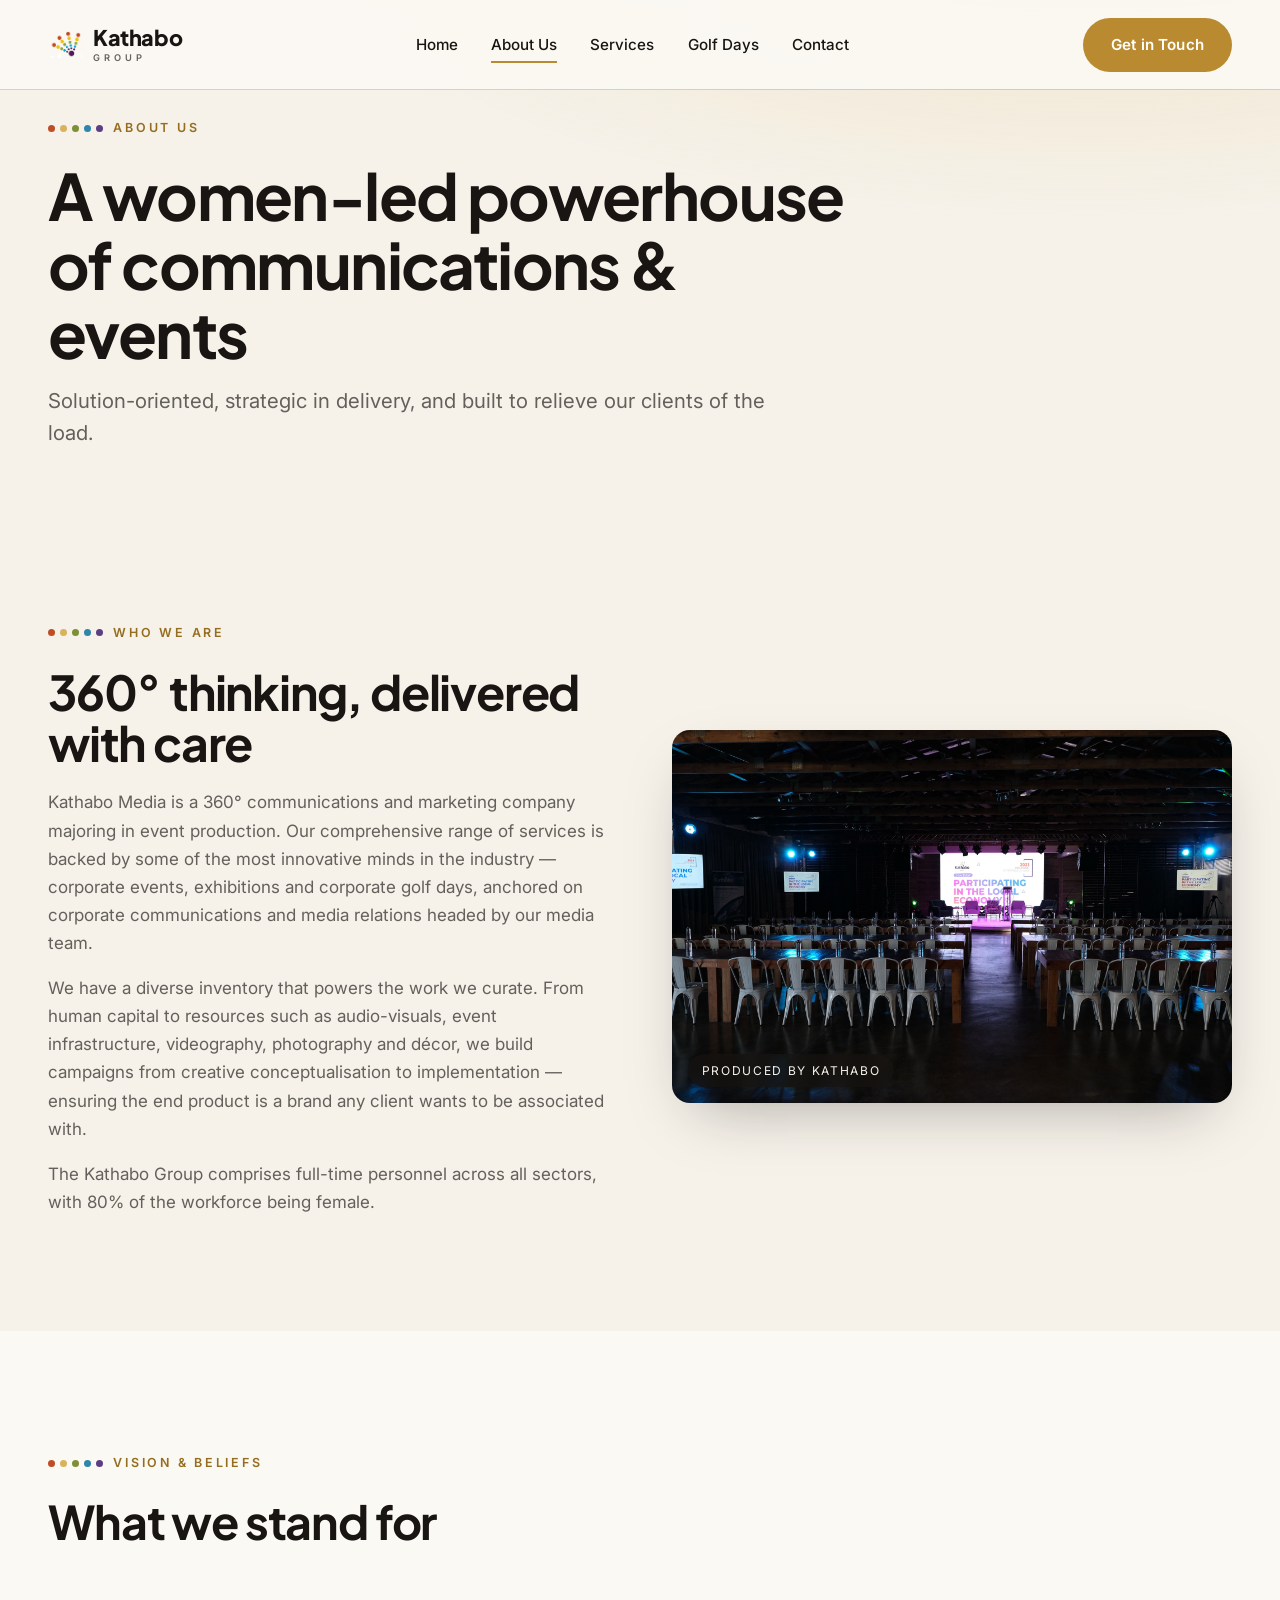
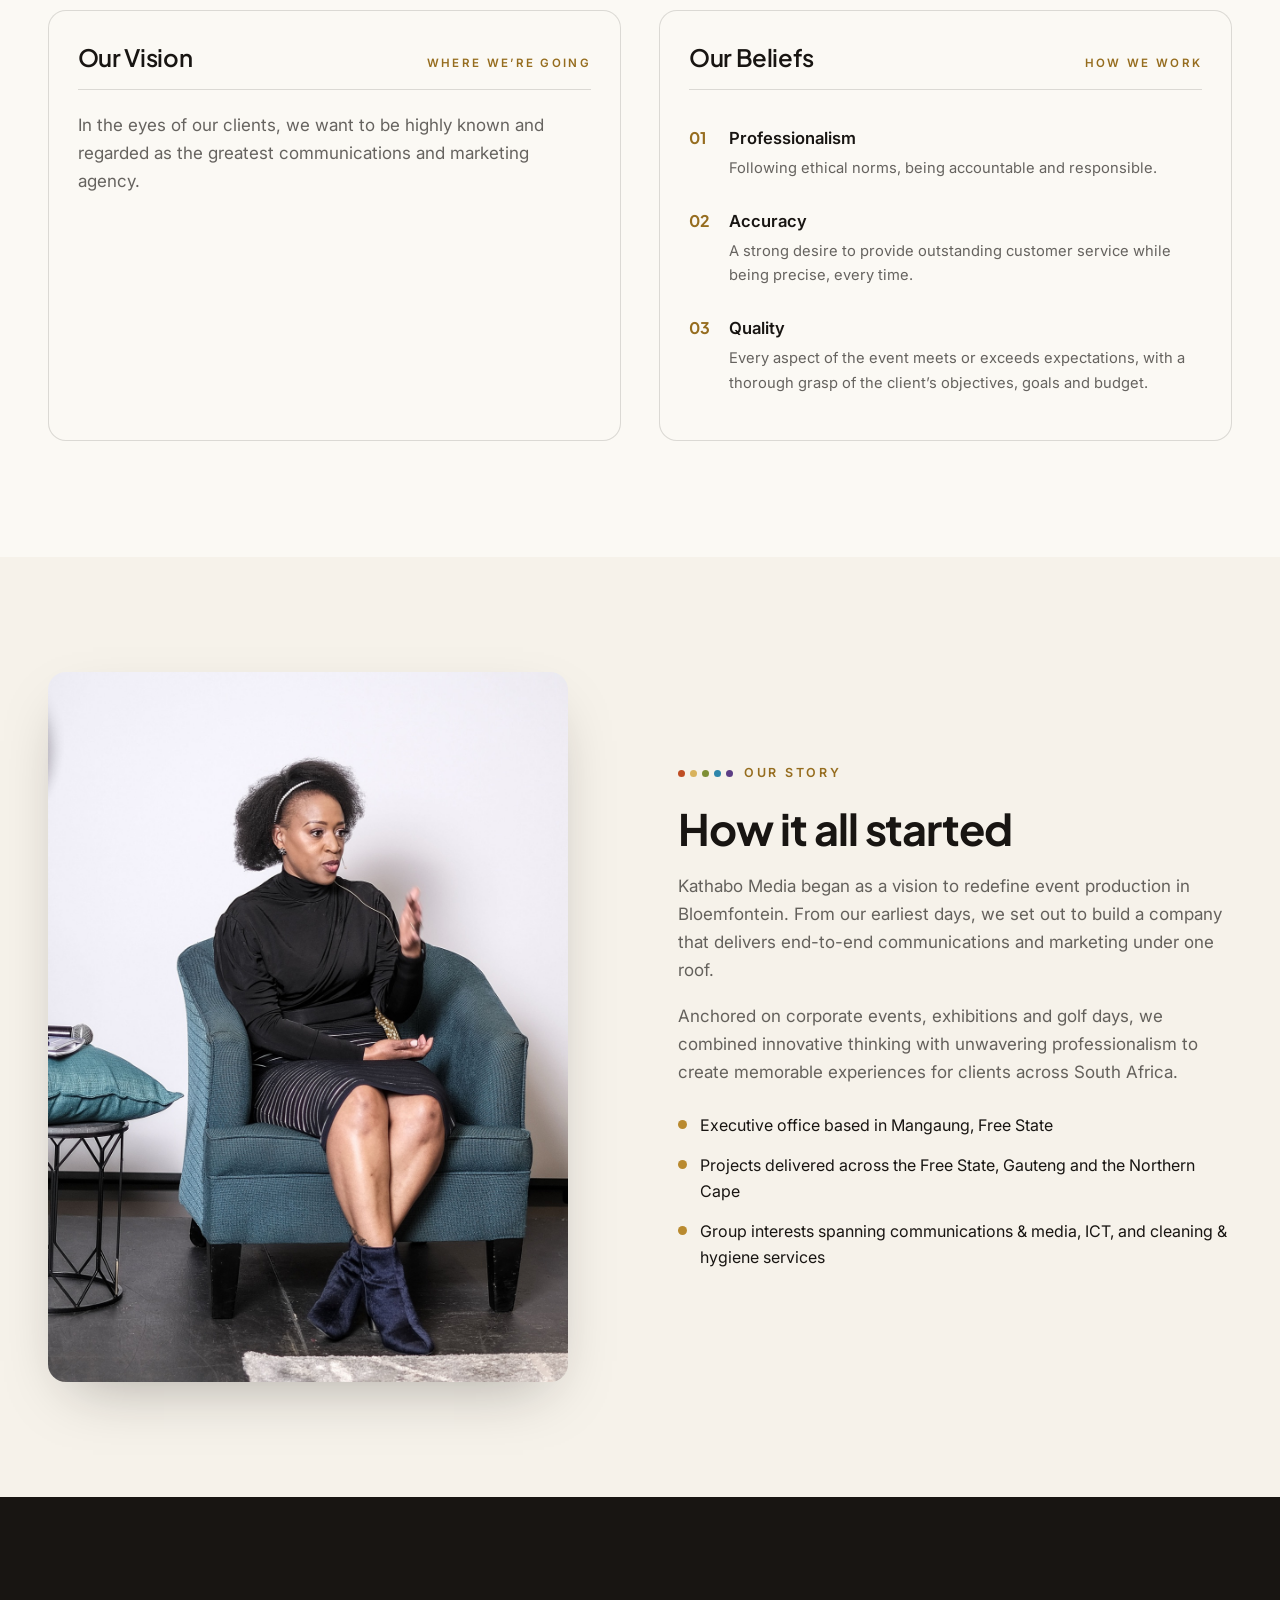
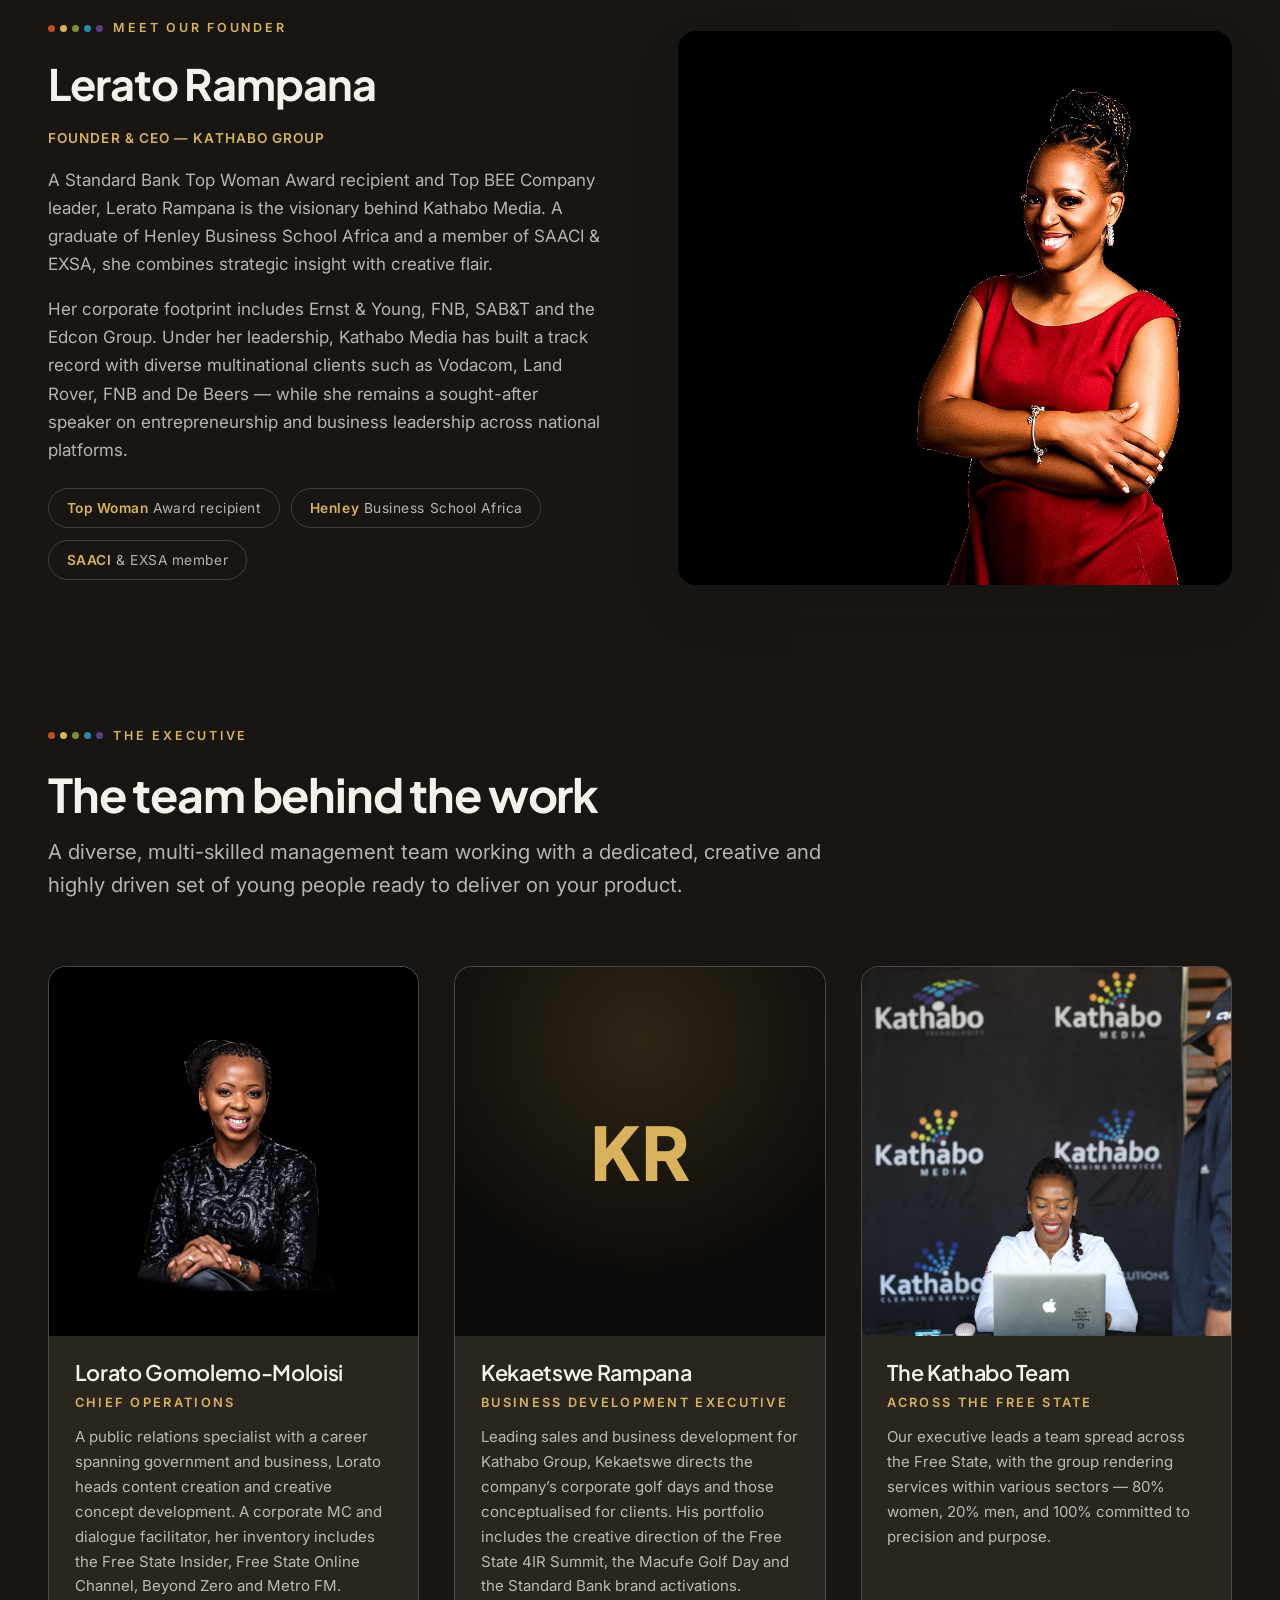
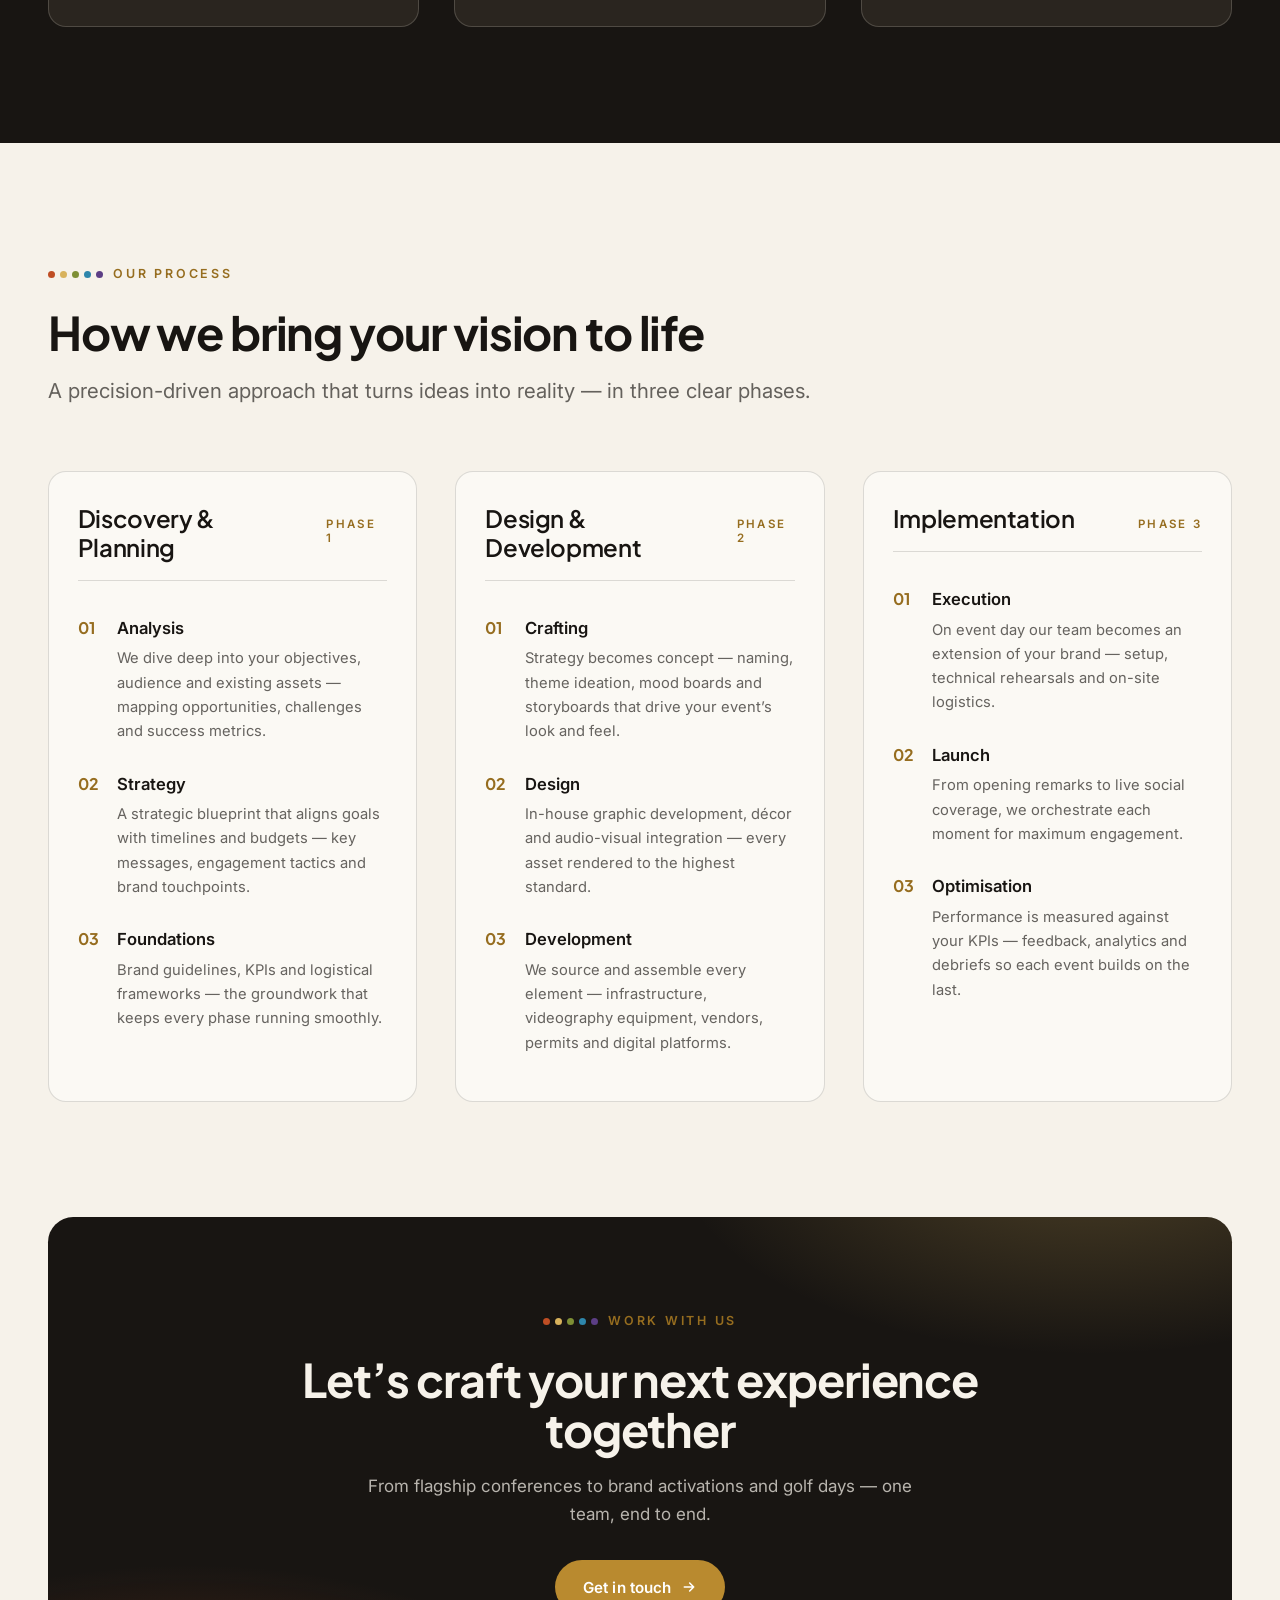
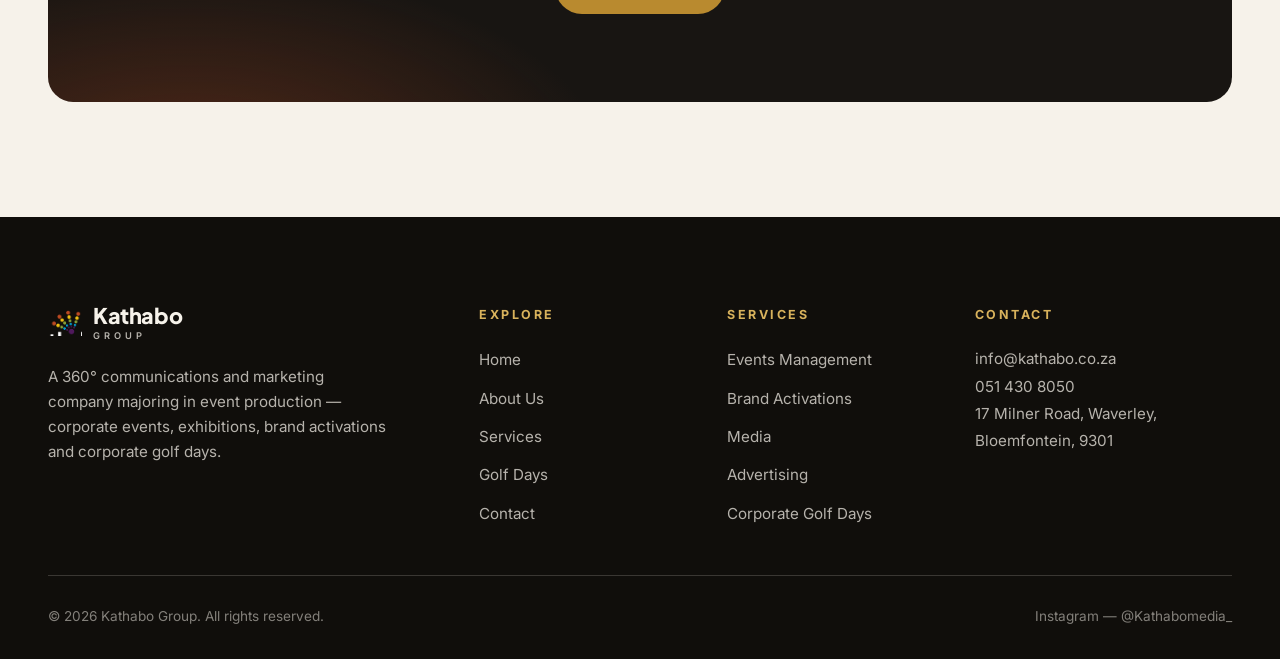
==== commit b31b95e8: "Switch type to Plus Jakarta Sans display + Inter body Replace Fraunces/Archivo with a clean geometri" ====
--- a/about.html
+++ b/about.html
@@ -8,7 +8,7 @@
   <link rel="icon" type="image/png" href="assets/img/logos/favicon.png">
   <link rel="preconnect" href="https://fonts.googleapis.com">
   <link rel="preconnect" href="https://fonts.gstatic.com" crossorigin>
-  <link href="https://fonts.googleapis.com/css2?family=Archivo:wght@400;500;600;700&family=Fraunces:opsz,wght@9..144,400;9..144,500;9..144,600&display=swap" rel="stylesheet">
+  <link href="https://fonts.googleapis.com/css2?family=Inter:wght@400;500;600;700&family=Plus+Jakarta+Sans:ital,wght@0,500;0,600;0,700;0,800;1,600&display=swap" rel="stylesheet">
   <link rel="stylesheet" href="assets/css/styles.css">
 </head>
 <body>
--- a/assets/css/styles.css
+++ b/assets/css/styles.css
@@ -23,8 +23,8 @@
   --muted-light: rgba(246, 242, 234, 0.72);
   --shadow: 0 24px 60px -24px rgba(24, 21, 18, 0.35);
   --radius: 18px;
-  --font-display: "Fraunces", "Georgia", serif;
-  --font-body: "Archivo", "Helvetica Neue", sans-serif;
+  --font-display: "Plus Jakarta Sans", "Helvetica Neue", sans-serif;
+  --font-body: "Inter", "Helvetica Neue", sans-serif;
   --gutter: clamp(1.25rem, 4vw, 3rem);
   --section: clamp(4.5rem, 9vw, 8rem);
 }
@@ -53,10 +53,17 @@
 
 /* ---------- type ---------- */
 
-h1, h2, h3, .display {
+h1, h2, .display {
   font-family: var(--font-display);
-  font-weight: 500;
-  line-height: 1.06;
+  font-weight: 700;
+  line-height: 1.08;
+  letter-spacing: -0.025em;
+}
+
+h3 {
+  font-family: var(--font-display);
+  font-weight: 600;
+  line-height: 1.2;
   letter-spacing: -0.015em;
 }
 
@@ -108,7 +115,7 @@
 .section { padding-block: var(--section); }
 
 .section-head { max-width: 780px; margin-bottom: clamp(2.5rem, 5vw, 4rem); }
-.section-head h2 { font-size: clamp(2rem, 4.4vw, 3.4rem); margin-bottom: 1.1rem; }
+.section-head h2 { font-size: clamp(1.85rem, 4vw, 2.9rem); margin-bottom: 1.1rem; }
 .section-head.center { margin-inline: auto; text-align: center; }
 .section-head.center .eyebrow { justify-content: center; }
 
@@ -154,9 +161,9 @@
 .brand img { width: 34px; height: auto; }
 .brand .word {
   font-family: var(--font-display);
-  font-size: 1.45rem;
-  font-weight: 600;
-  letter-spacing: -0.01em;
+  font-size: 1.35rem;
+  font-weight: 800;
+  letter-spacing: -0.02em;
   line-height: 1;
 }
 .brand .word small {
@@ -274,7 +281,9 @@
 .mobile-menu-open .mobile-menu { opacity: 1; visibility: visible; }
 .mobile-menu a {
   font-family: var(--font-display);
-  font-size: clamp(2rem, 8vw, 2.8rem);
+  font-weight: 700;
+  letter-spacing: -0.02em;
+  font-size: clamp(1.9rem, 7.5vw, 2.6rem);
   padding: 0.45rem 1rem;
   display: inline-block;
   transition: color 0.25s ease;
@@ -327,8 +336,8 @@
 }
 
 .hero h1 {
-  font-size: clamp(2.6rem, 6.6vw, 5.2rem);
-  max-width: 15ch;
+  font-size: clamp(2.3rem, 5.8vw, 4.4rem);
+  max-width: 16ch;
   min-height: 2.2em;
 }
 .hero h1 .swap { display: block; }
@@ -407,7 +416,7 @@
   background: linear-gradient(200deg, rgba(24,21,18,0.2) 0%, rgba(24,21,18,0.66) 70%, rgba(24,21,18,0.85) 100%);
 }
 .page-hero .wrap { padding-block: 7rem 3.2rem; }
-.page-hero h1 { font-size: clamp(2.6rem, 6vw, 4.6rem); max-width: 16ch; }
+.page-hero h1 { font-size: clamp(2.2rem, 5.2vw, 4rem); max-width: 18ch; }
 .page-hero p { margin-top: 1rem; max-width: 56ch; color: var(--muted-light); }
 
 /* plain (no photo) page hero */
@@ -438,8 +447,9 @@
 .stat b {
   display: block;
   font-family: var(--font-display);
-  font-size: clamp(2.2rem, 4vw, 3.2rem);
-  font-weight: 500;
+  font-size: clamp(2rem, 3.6vw, 2.9rem);
+  font-weight: 700;
+  letter-spacing: -0.02em;
   color: var(--gold-deep);
 }
 .stat span {
@@ -485,7 +495,8 @@
 .pillar .body { padding: 1.8rem; width: 100%; }
 .pillar .num {
   font-family: var(--font-display);
-  font-size: 1rem;
+  font-weight: 700;
+  font-size: 0.95rem;
   color: var(--gold-soft);
   letter-spacing: 0.08em;
 }
@@ -518,7 +529,8 @@
 }
 .why .num {
   font-family: var(--font-display);
-  font-size: 2.6rem;
+  font-weight: 700;
+  font-size: 2.4rem;
   color: var(--gold-soft);
   display: block;
   margin-bottom: 1.2rem;
@@ -553,7 +565,7 @@
   border-radius: 999px;
   backdrop-filter: blur(6px);
 }
-.feature h2 { font-size: clamp(2rem, 4vw, 3rem); margin-bottom: 1.2rem; }
+.feature h2 { font-size: clamp(1.8rem, 3.6vw, 2.7rem); margin-bottom: 1.2rem; }
 .feature .body > p { margin-bottom: 1.1rem; color: var(--muted); }
 .on-dark .feature .body > p { color: var(--muted-light); }
 
@@ -635,7 +647,7 @@
     radial-gradient(600px 300px at 12% 115%, rgba(191,78,36,0.35), transparent 70%),
     radial-gradient(600px 300px at 88% -15%, rgba(216,178,92,0.28), transparent 70%);
 }
-.cta-band h2 { font-size: clamp(2rem, 4.6vw, 3.4rem); max-width: 20ch; margin-inline: auto; }
+.cta-band h2 { font-size: clamp(1.85rem, 4vw, 2.9rem); max-width: 22ch; margin-inline: auto; }
 .cta-band p { margin: 1.1rem auto 2rem; max-width: 52ch; color: var(--muted-light); }
 
 /* ---------- event mosaic (services) ---------- */
@@ -749,8 +761,8 @@
 .brand-chip img.pad { max-height: 96px; }
 .brand-chip .name {
   font-family: var(--font-display);
-  font-size: 1.5rem;
-  font-weight: 500;
+  font-size: 1.4rem;
+  font-weight: 600;
 }
 .brand-chip .name.schweppes { letter-spacing: 0.04em; font-style: italic; }
 .brand-chip .name.vanish { color: #d5578f; font-weight: 600; }
@@ -789,8 +801,9 @@
 .step { display: flex; gap: 1.1rem; padding-block: 0.85rem; }
 .step .n {
   font-family: var(--font-display);
+  font-weight: 700;
   color: var(--gold-deep);
-  font-size: 1.05rem;
+  font-size: 1rem;
   flex: none;
   width: 2ch;
 }
@@ -817,7 +830,8 @@
   display: grid;
   place-items: center;
   font-family: var(--font-display);
-  font-size: 5rem;
+  font-weight: 800;
+  font-size: 4.6rem;
   color: var(--gold-soft);
   background:
     radial-gradient(340px 340px at 50% 20%, rgba(216,178,92,0.16), transparent 70%),
@@ -850,10 +864,11 @@
 .golf-day:hover { background: var(--cream); padding-left: 1rem; }
 .golf-day .year {
   font-family: var(--font-display);
-  font-size: 1.2rem;
+  font-weight: 700;
+  font-size: 1.1rem;
   color: var(--gold-deep);
 }
-.golf-day h3 { font-size: clamp(1.25rem, 2.4vw, 1.7rem); font-weight: 500; }
+.golf-day h3 { font-size: clamp(1.2rem, 2.3vw, 1.6rem); font-weight: 600; }
 .golf-day p { color: var(--muted); font-size: 0.95rem; margin-top: 0.25rem; }
 .golf-day .badge {
   font-size: 0.72rem;
@@ -934,6 +949,12 @@
 .gallery a:hover::after { opacity: 1; }
 .gallery a.hidden { display: none; }
 
+/* touch devices get permanent captions (no hover available) */
+@media (hover: none) {
+  .gallery a::after { opacity: 1; }
+  .mosaic figure img { transform: none !important; }
+}
+
 /* lightbox */
 .lightbox {
   position: fixed;
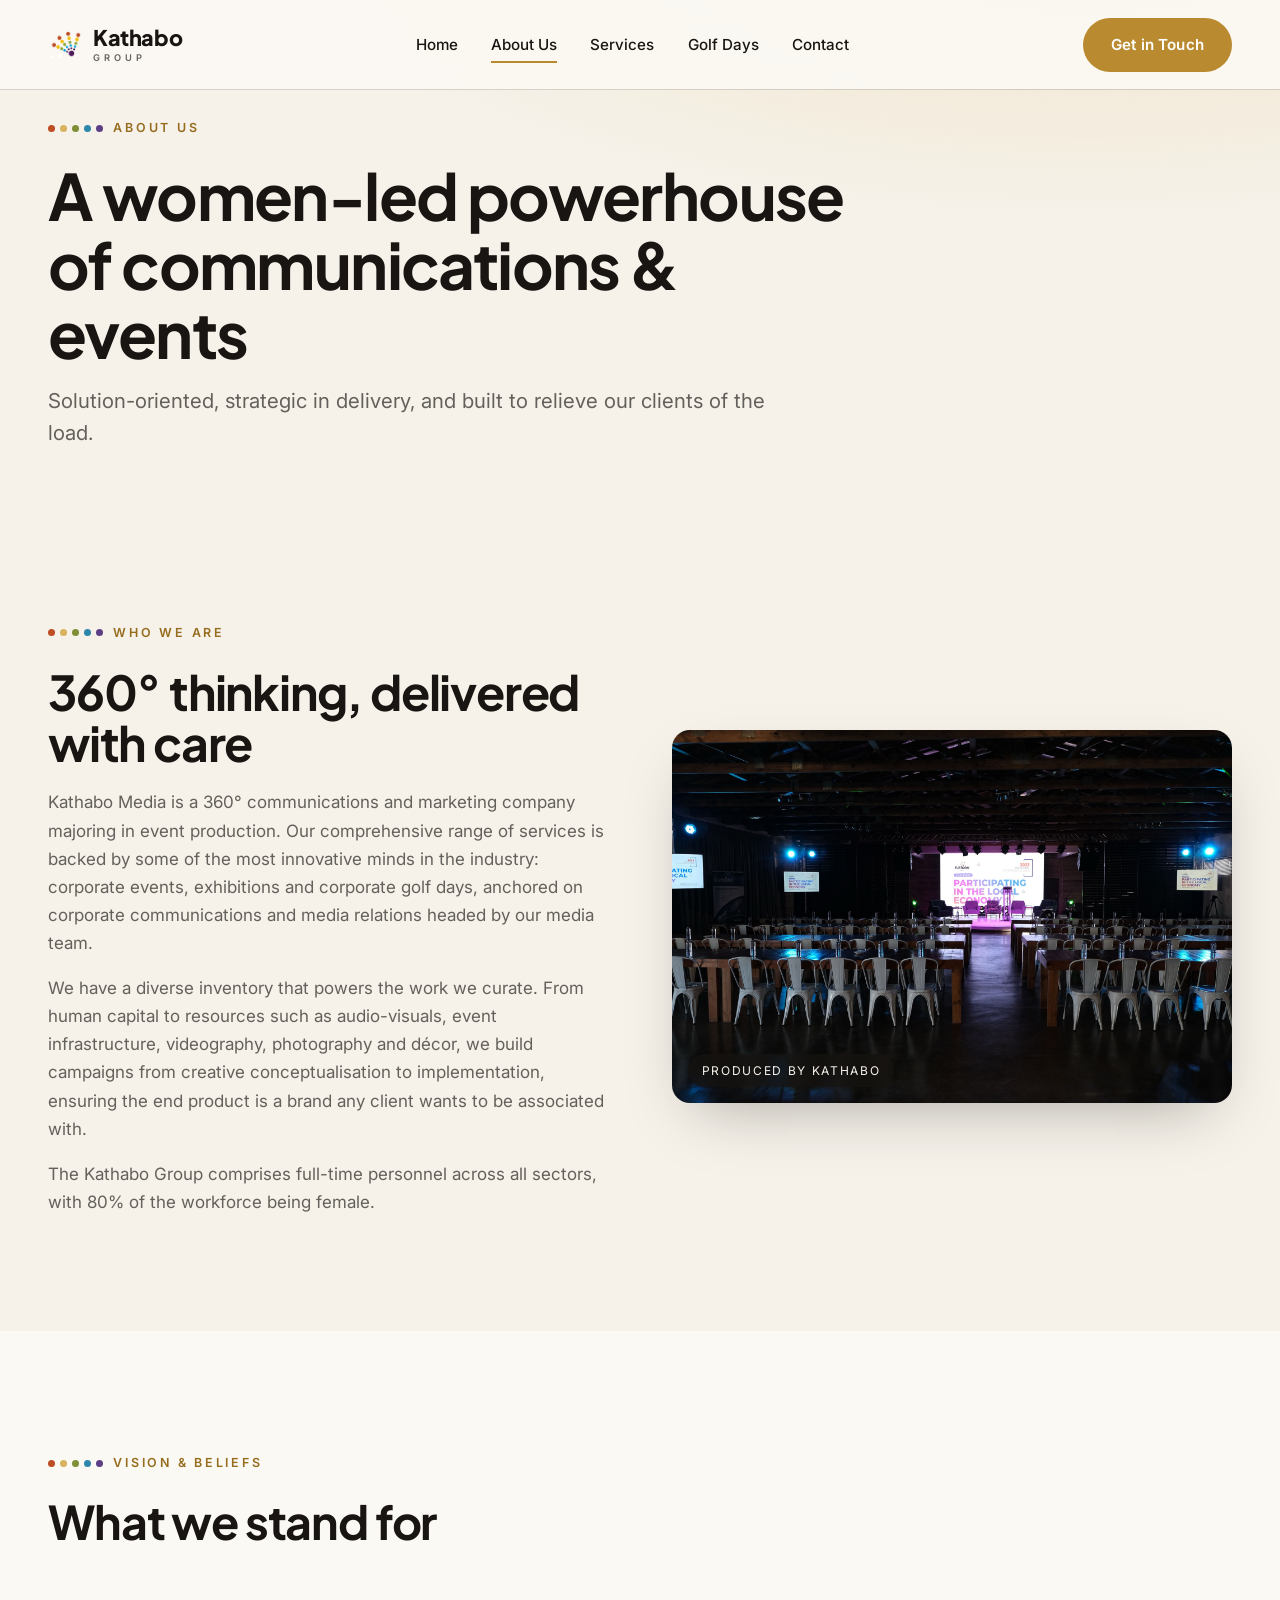
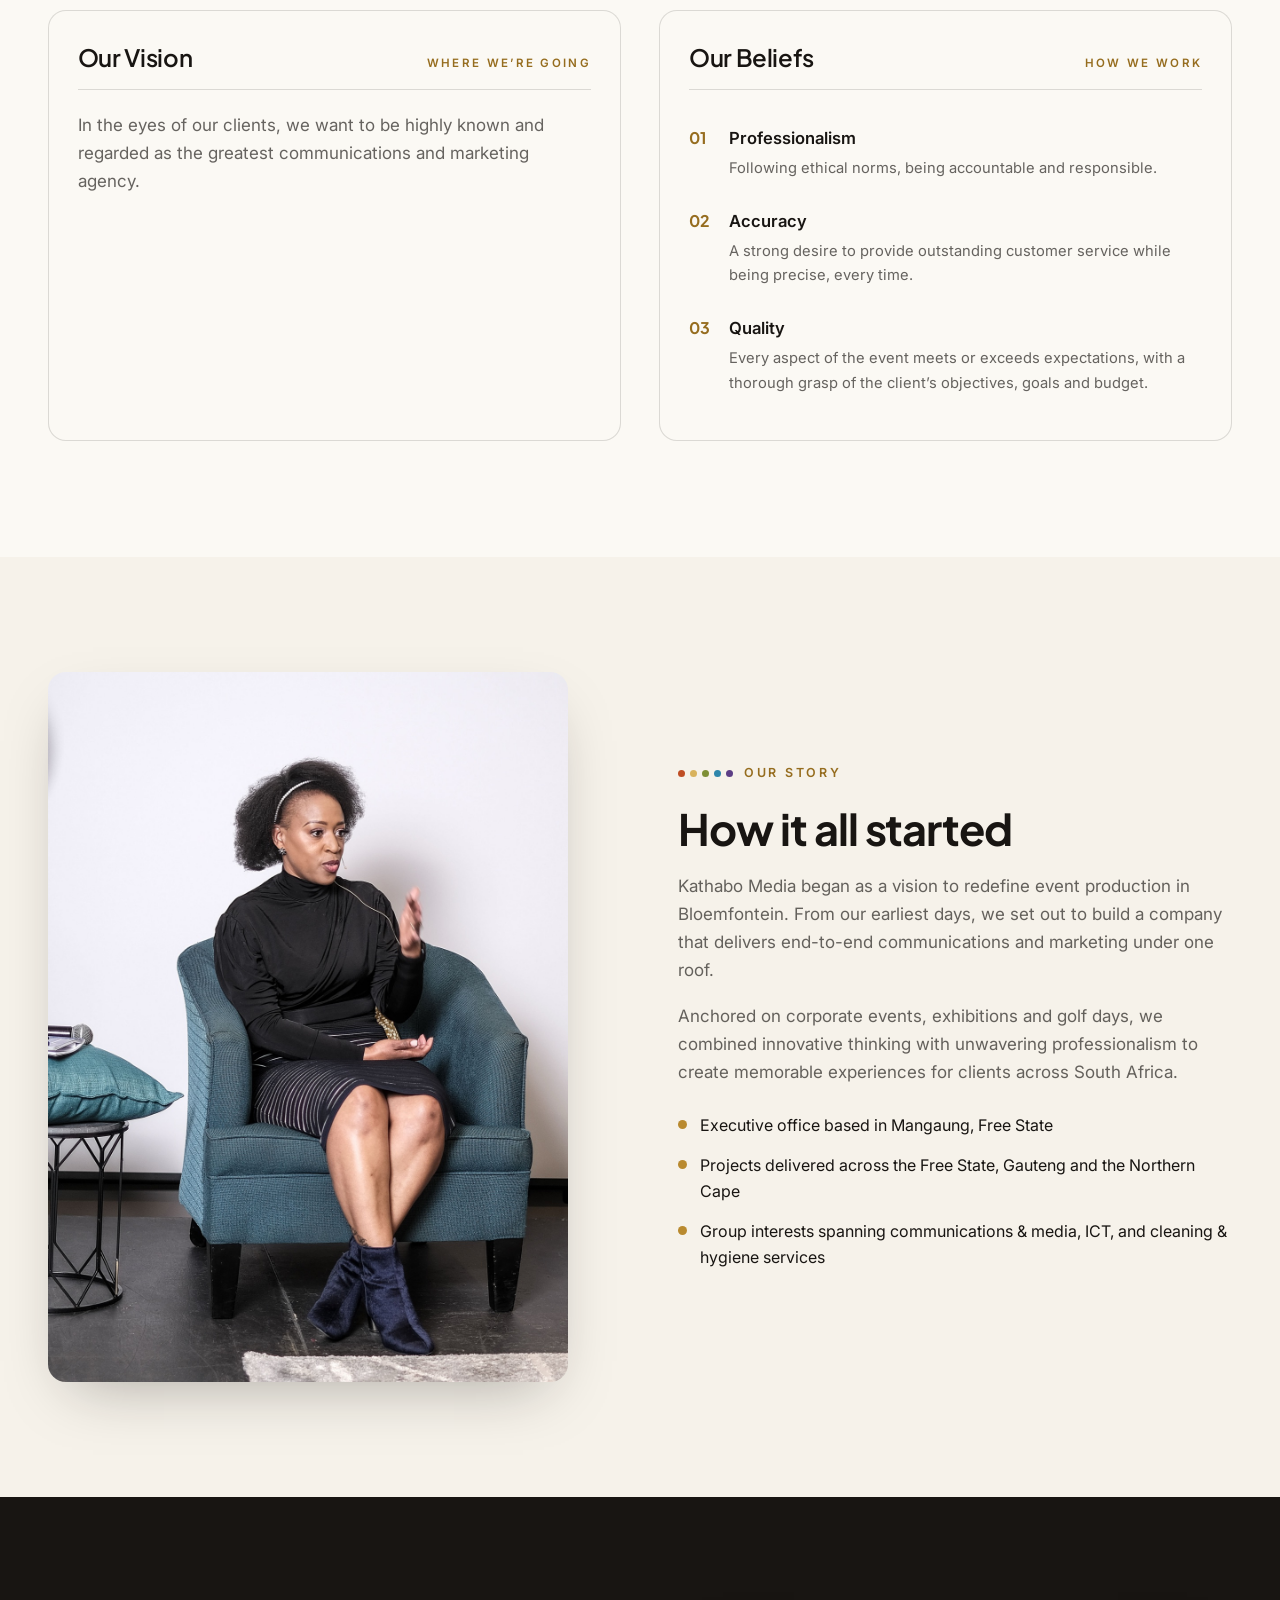
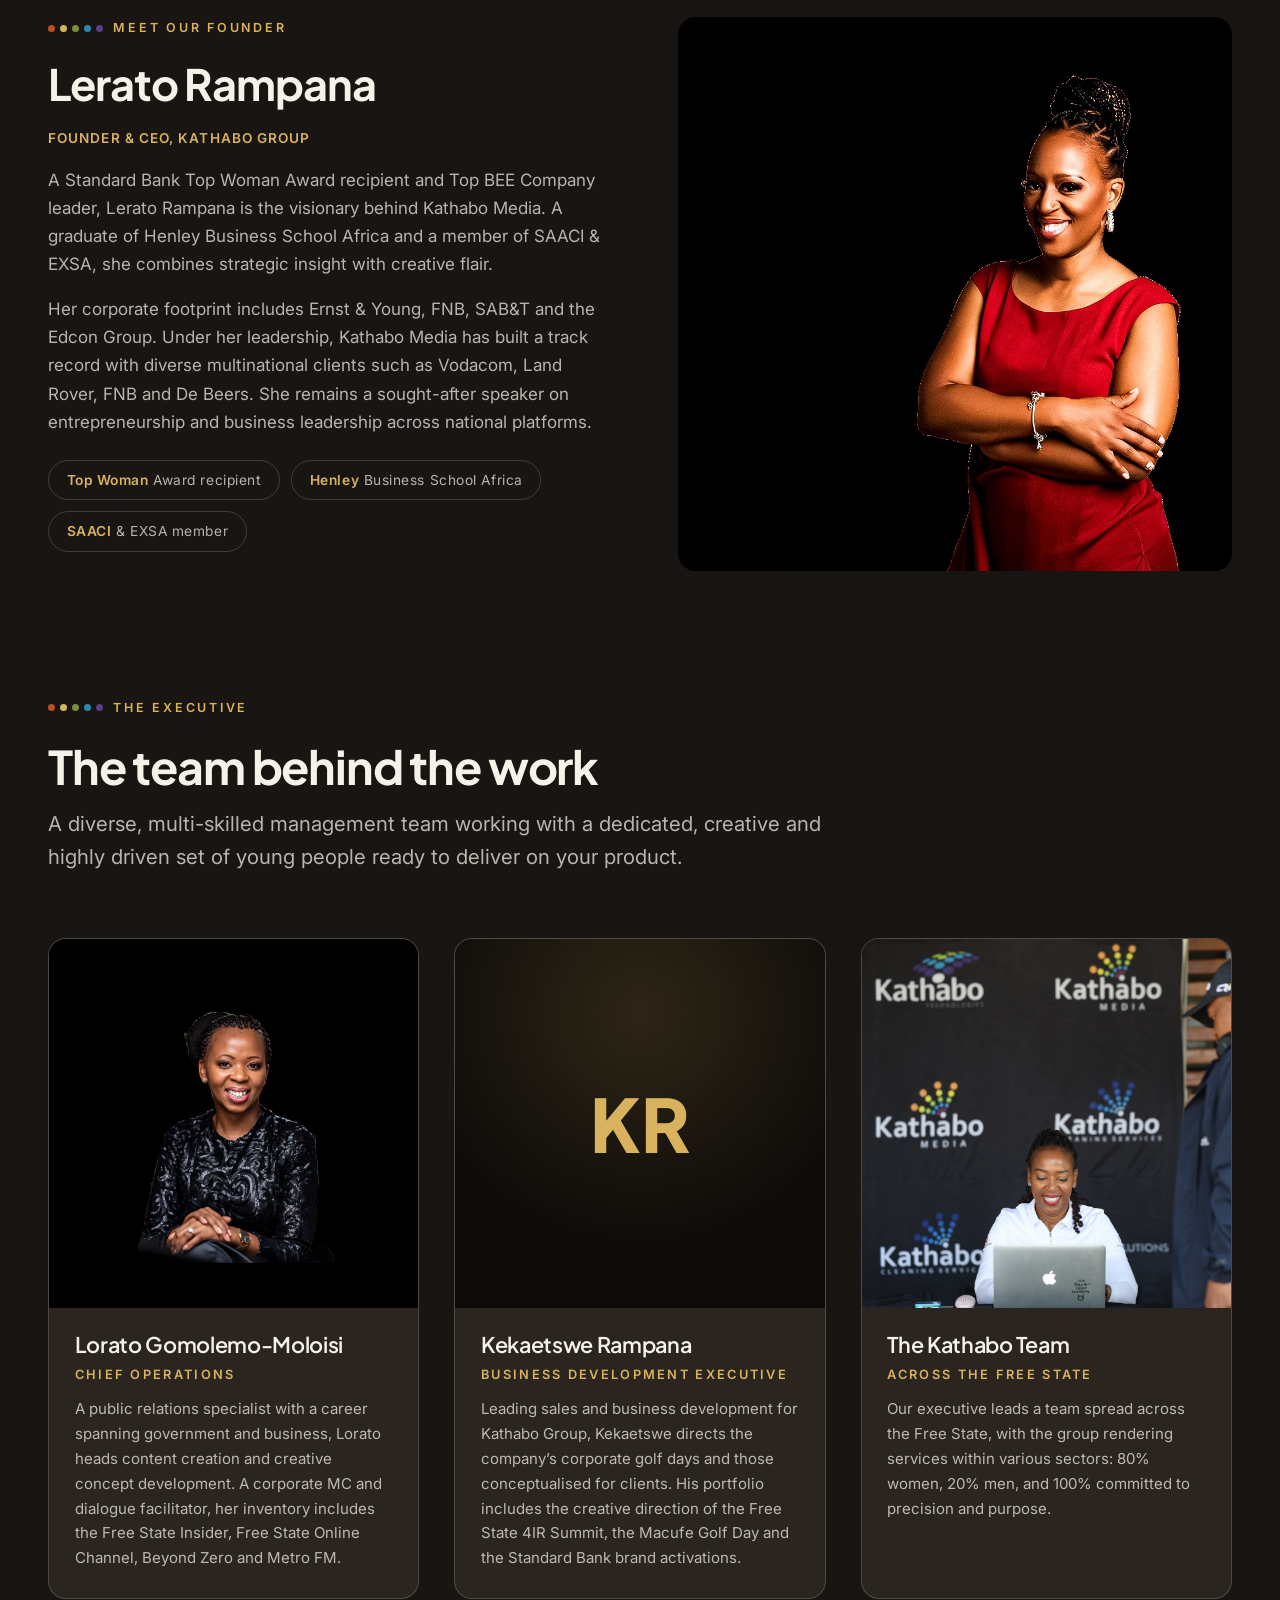
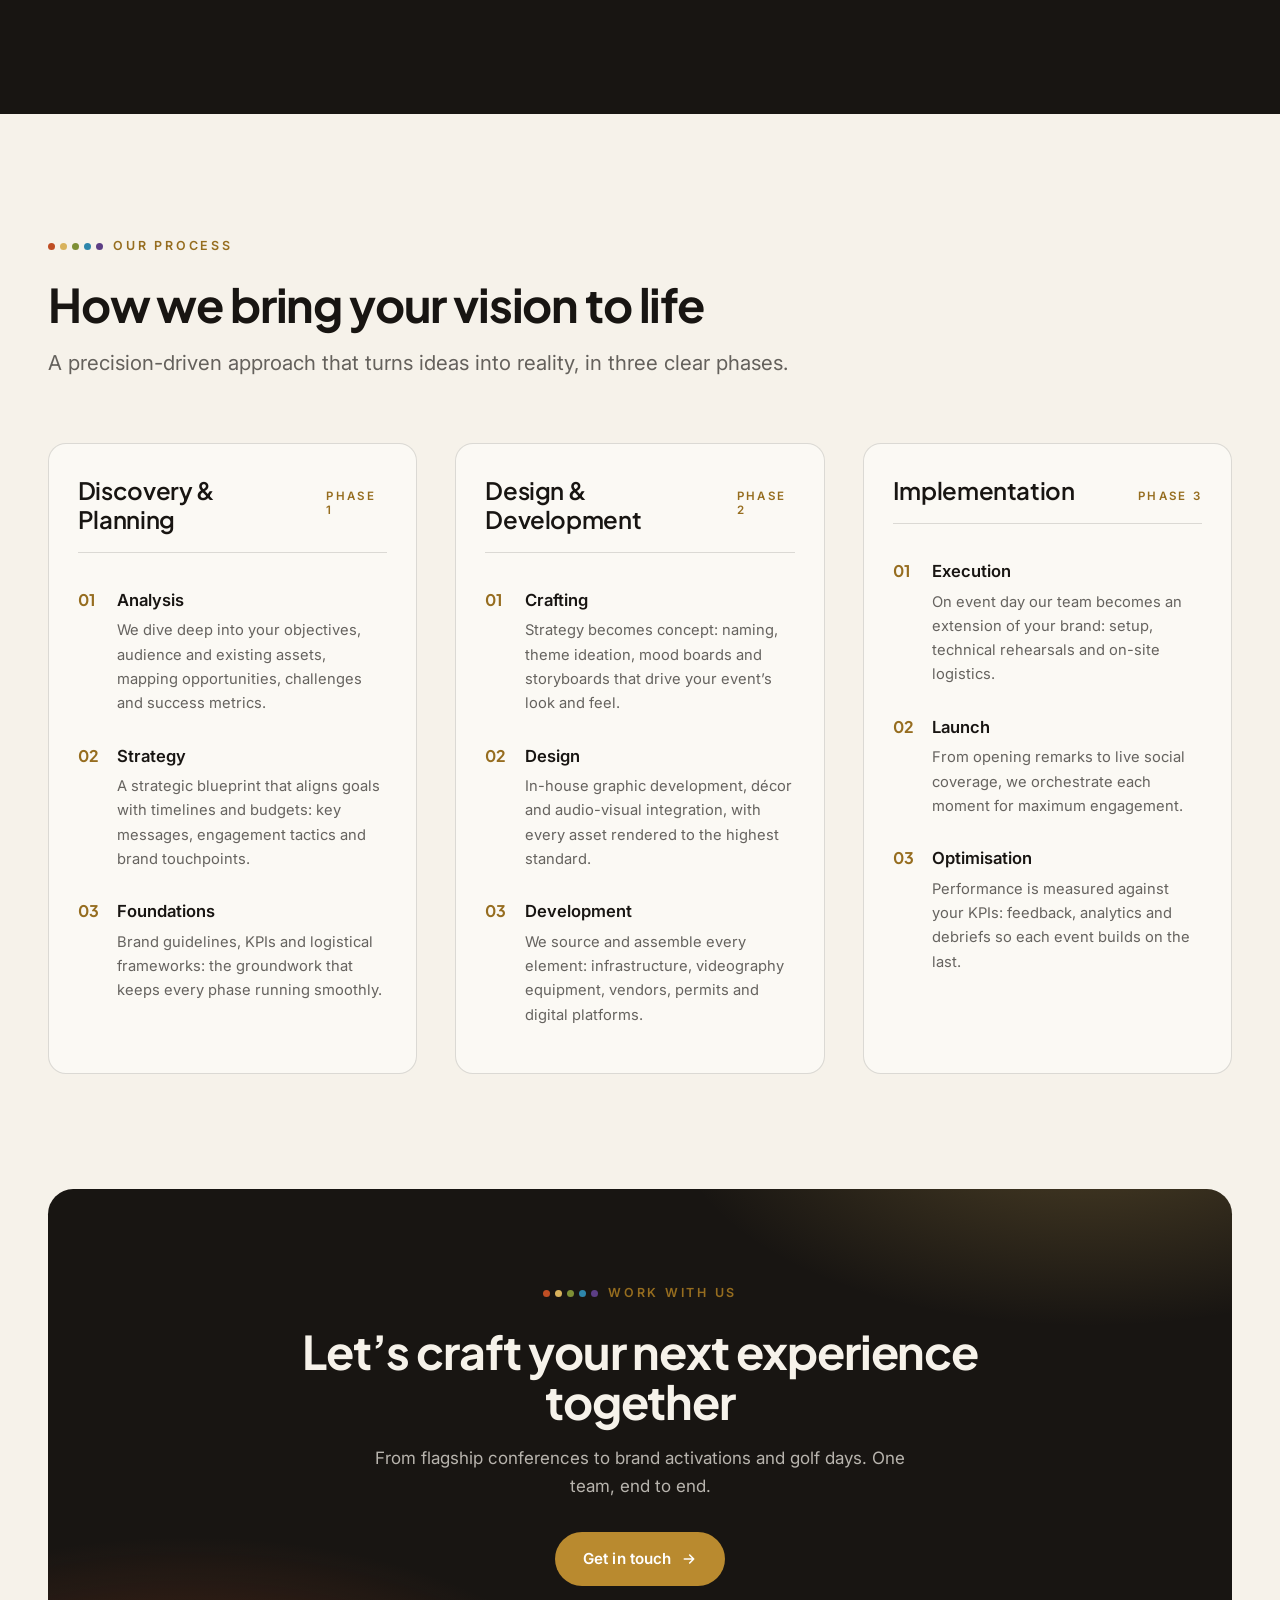
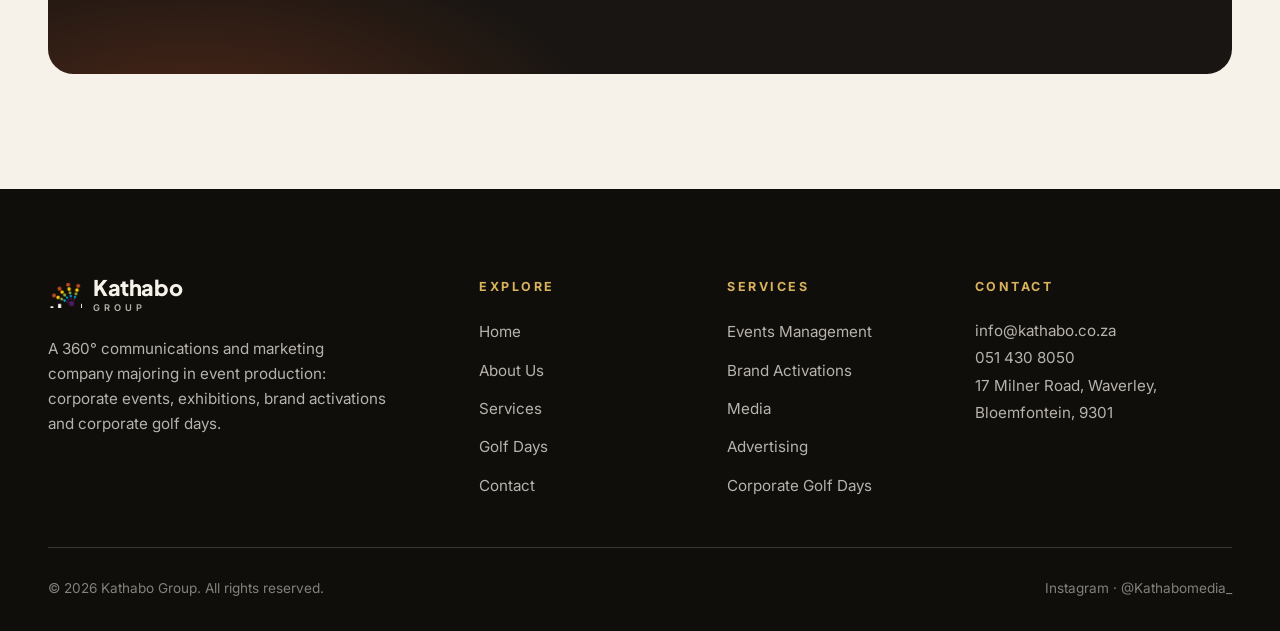
==== commit c3a28491: "Remove em-dashes from all site copy Rewrite every em-dash into commas, colons, periods or middle-dot" ====
--- a/about.html
+++ b/about.html
@@ -4,7 +4,7 @@
   <meta charset="UTF-8">
   <meta name="viewport" content="width=device-width, initial-scale=1.0">
   <title>About Us | Kathabo Group</title>
-  <meta name="description" content="Meet Kathabo Media — a Bloemfontein-based, women-led 360° communications and marketing company. Our story, our vision, our founder Lerato Rampana and the team behind the work.">
+  <meta name="description" content="Meet Kathabo Media, a Bloemfontein-based, women-led 360° communications and marketing company. Our story, our vision, our founder Lerato Rampana and the team behind the work.">
   <link rel="icon" type="image/png" href="assets/img/logos/favicon.png">
   <link rel="preconnect" href="https://fonts.googleapis.com">
   <link rel="preconnect" href="https://fonts.gstatic.com" crossorigin>
@@ -15,7 +15,7 @@
 
 <header class="site-header solid">
   <div class="wrap bar">
-    <a class="brand" href="index.html" aria-label="Kathabo Group — home">
+    <a class="brand" href="index.html" aria-label="Kathabo Group home">
       <img src="assets/img/logos/kathabo-mark.png" alt="">
       <span class="word">Kathabo<small>Group</small></span>
     </a>
@@ -59,8 +59,8 @@
       <div class="reveal">
         <span class="eyebrow"><span class="dots" aria-hidden="true"><i></i><i></i><i></i><i></i><i></i></span> Who We Are</span>
         <h2 class="display" style="font-size:clamp(2rem,4vw,3rem); margin-bottom:1.2rem;">360° thinking, delivered with care</h2>
-        <p style="color:var(--muted); margin-bottom:1.1rem;">Kathabo Media is a 360° communications and marketing company majoring in event production. Our comprehensive range of services is backed by some of the most innovative minds in the industry — corporate events, exhibitions and corporate golf days, anchored on corporate communications and media relations headed by our media team.</p>
-        <p style="color:var(--muted); margin-bottom:1.1rem;">We have a diverse inventory that powers the work we curate. From human capital to resources such as audio-visuals, event infrastructure, videography, photography and décor, we build campaigns from creative conceptualisation to implementation — ensuring the end product is a brand any client wants to be associated with.</p>
+        <p style="color:var(--muted); margin-bottom:1.1rem;">Kathabo Media is a 360° communications and marketing company majoring in event production. Our comprehensive range of services is backed by some of the most innovative minds in the industry: corporate events, exhibitions and corporate golf days, anchored on corporate communications and media relations headed by our media team.</p>
+        <p style="color:var(--muted); margin-bottom:1.1rem;">We have a diverse inventory that powers the work we curate. From human capital to resources such as audio-visuals, event infrastructure, videography, photography and décor, we build campaigns from creative conceptualisation to implementation, ensuring the end product is a brand any client wants to be associated with.</p>
         <p style="color:var(--muted);">The Kathabo Group comprises full-time personnel across all sectors, with 80% of the workforce being female.</p>
       </div>
       <div class="feature reveal" style="--d:.15s;">
@@ -120,9 +120,9 @@
       <div class="body reveal">
         <span class="eyebrow"><span class="dots" aria-hidden="true"><i></i><i></i><i></i><i></i><i></i></span> Meet Our Founder</span>
         <h2>Lerato Rampana</h2>
-        <p style="color:var(--gold-soft); font-weight:600; letter-spacing:.08em; text-transform:uppercase; font-size:.85rem; margin-bottom:1rem;">Founder &amp; CEO — Kathabo Group</p>
+        <p style="color:var(--gold-soft); font-weight:600; letter-spacing:.08em; text-transform:uppercase; font-size:.85rem; margin-bottom:1rem;">Founder &amp; CEO, Kathabo Group</p>
         <p>A Standard Bank Top Woman Award recipient and Top BEE Company leader, Lerato Rampana is the visionary behind Kathabo Media. A graduate of Henley Business School Africa and a member of SAACI &amp; EXSA, she combines strategic insight with creative flair.</p>
-        <p>Her corporate footprint includes Ernst &amp; Young, FNB, SAB&amp;T and the Edcon Group. Under her leadership, Kathabo Media has built a track record with diverse multinational clients such as Vodacom, Land Rover, FNB and De Beers — while she remains a sought-after speaker on entrepreneurship and business leadership across national platforms.</p>
+        <p>Her corporate footprint includes Ernst &amp; Young, FNB, SAB&amp;T and the Edcon Group. Under her leadership, Kathabo Media has built a track record with diverse multinational clients such as Vodacom, Land Rover, FNB and De Beers. She remains a sought-after speaker on entrepreneurship and business leadership across national platforms.</p>
         <div class="facts">
           <span class="fact"><b>Top Woman</b> Award recipient</span>
           <span class="fact"><b>Henley</b> Business School Africa</span>
@@ -165,7 +165,7 @@
           <div class="info">
             <h3>The Kathabo Team</h3>
             <p class="role">Across the Free State</p>
-            <p>Our executive leads a team spread across the Free State, with the group rendering services within various sectors — 80% women, 20% men, and 100% committed to precision and purpose.</p>
+            <p>Our executive leads a team spread across the Free State, with the group rendering services within various sectors: 80% women, 20% men, and 100% committed to precision and purpose.</p>
           </div>
         </div>
       </div>
@@ -178,26 +178,26 @@
       <div class="section-head reveal">
         <span class="eyebrow"><span class="dots" aria-hidden="true"><i></i><i></i><i></i><i></i><i></i></span> Our Process</span>
         <h2>How we bring your vision to life</h2>
-        <p class="lead">A precision-driven approach that turns ideas into reality — in three clear phases.</p>
+        <p class="lead">A precision-driven approach that turns ideas into reality, in three clear phases.</p>
       </div>
       <div class="process">
         <div class="phase reveal">
           <h3>Discovery &amp; Planning <span class="tag">Phase 1</span></h3>
-          <div class="step"><span class="n">01</span><div><h4>Analysis</h4><p>We dive deep into your objectives, audience and existing assets — mapping opportunities, challenges and success metrics.</p></div></div>
-          <div class="step"><span class="n">02</span><div><h4>Strategy</h4><p>A strategic blueprint that aligns goals with timelines and budgets — key messages, engagement tactics and brand touchpoints.</p></div></div>
-          <div class="step"><span class="n">03</span><div><h4>Foundations</h4><p>Brand guidelines, KPIs and logistical frameworks — the groundwork that keeps every phase running smoothly.</p></div></div>
+          <div class="step"><span class="n">01</span><div><h4>Analysis</h4><p>We dive deep into your objectives, audience and existing assets, mapping opportunities, challenges and success metrics.</p></div></div>
+          <div class="step"><span class="n">02</span><div><h4>Strategy</h4><p>A strategic blueprint that aligns goals with timelines and budgets: key messages, engagement tactics and brand touchpoints.</p></div></div>
+          <div class="step"><span class="n">03</span><div><h4>Foundations</h4><p>Brand guidelines, KPIs and logistical frameworks: the groundwork that keeps every phase running smoothly.</p></div></div>
         </div>
         <div class="phase reveal" style="--d:.12s;">
           <h3>Design &amp; Development <span class="tag">Phase 2</span></h3>
-          <div class="step"><span class="n">01</span><div><h4>Crafting</h4><p>Strategy becomes concept — naming, theme ideation, mood boards and storyboards that drive your event’s look and feel.</p></div></div>
-          <div class="step"><span class="n">02</span><div><h4>Design</h4><p>In-house graphic development, décor and audio-visual integration — every asset rendered to the highest standard.</p></div></div>
-          <div class="step"><span class="n">03</span><div><h4>Development</h4><p>We source and assemble every element — infrastructure, videography equipment, vendors, permits and digital platforms.</p></div></div>
+          <div class="step"><span class="n">01</span><div><h4>Crafting</h4><p>Strategy becomes concept: naming, theme ideation, mood boards and storyboards that drive your event’s look and feel.</p></div></div>
+          <div class="step"><span class="n">02</span><div><h4>Design</h4><p>In-house graphic development, décor and audio-visual integration, with every asset rendered to the highest standard.</p></div></div>
+          <div class="step"><span class="n">03</span><div><h4>Development</h4><p>We source and assemble every element: infrastructure, videography equipment, vendors, permits and digital platforms.</p></div></div>
         </div>
         <div class="phase reveal" style="--d:.24s;">
           <h3>Implementation <span class="tag">Phase 3</span></h3>
-          <div class="step"><span class="n">01</span><div><h4>Execution</h4><p>On event day our team becomes an extension of your brand — setup, technical rehearsals and on-site logistics.</p></div></div>
+          <div class="step"><span class="n">01</span><div><h4>Execution</h4><p>On event day our team becomes an extension of your brand: setup, technical rehearsals and on-site logistics.</p></div></div>
           <div class="step"><span class="n">02</span><div><h4>Launch</h4><p>From opening remarks to live social coverage, we orchestrate each moment for maximum engagement.</p></div></div>
-          <div class="step"><span class="n">03</span><div><h4>Optimisation</h4><p>Performance is measured against your KPIs — feedback, analytics and debriefs so each event builds on the last.</p></div></div>
+          <div class="step"><span class="n">03</span><div><h4>Optimisation</h4><p>Performance is measured against your KPIs: feedback, analytics and debriefs so each event builds on the last.</p></div></div>
         </div>
       </div>
     </div>
@@ -209,7 +209,7 @@
       <div class="cta-band reveal">
         <span class="eyebrow"><span class="dots" aria-hidden="true"><i></i><i></i><i></i><i></i><i></i></span> Work With Us</span>
         <h2>Let’s craft your next experience together</h2>
-        <p>From flagship conferences to brand activations and golf days — one team, end to end.</p>
+        <p>From flagship conferences to brand activations and golf days. One team, end to end.</p>
         <a class="btn btn-gold" href="contact.html">Get in touch
           <svg width="16" height="16" viewBox="0 0 24 24" fill="none" stroke="currentColor" stroke-width="2.4" stroke-linecap="round" stroke-linejoin="round"><path d="M5 12h14M13 6l6 6-6 6"/></svg>
         </a>
@@ -227,7 +227,7 @@
           <img src="assets/img/logos/kathabo-mark.png" alt="">
           <span class="word">Kathabo<small>Group</small></span>
         </a>
-        <p class="about">A 360° communications and marketing company majoring in event production — corporate events, exhibitions, brand activations and corporate golf days.</p>
+        <p class="about">A 360° communications and marketing company majoring in event production: corporate events, exhibitions, brand activations and corporate golf days.</p>
       </div>
       <div>
         <h4>Explore</h4>
@@ -261,7 +261,7 @@
     </div>
     <div class="footer-bottom">
       <span>© <span id="year">2026</span> Kathabo Group. All rights reserved.</span>
-      <span><a href="https://www.instagram.com/kathabomedia_/" rel="noopener" target="_blank">Instagram — @Kathabomedia_</a></span>
+      <span><a href="https://www.instagram.com/kathabomedia_/" rel="noopener" target="_blank">Instagram · @Kathabomedia_</a></span>
     </div>
   </div>
 </footer>
--- a/assets/css/styles.css
+++ b/assets/css/styles.css
@@ -1,7 +1,7 @@
 /* ============================================================
-   Kathabo Group — kathabo.co.za
+   Kathabo Group, kathabo.co.za
    Design system: warm editorial. Ivory paper, deep ink,
-   gold accent, logo-dot colour motif. Fraunces + Archivo.
+   gold accent, logo-dot colour motif. Plus Jakarta Sans + Inter.
    ============================================================ */
 
 :root {
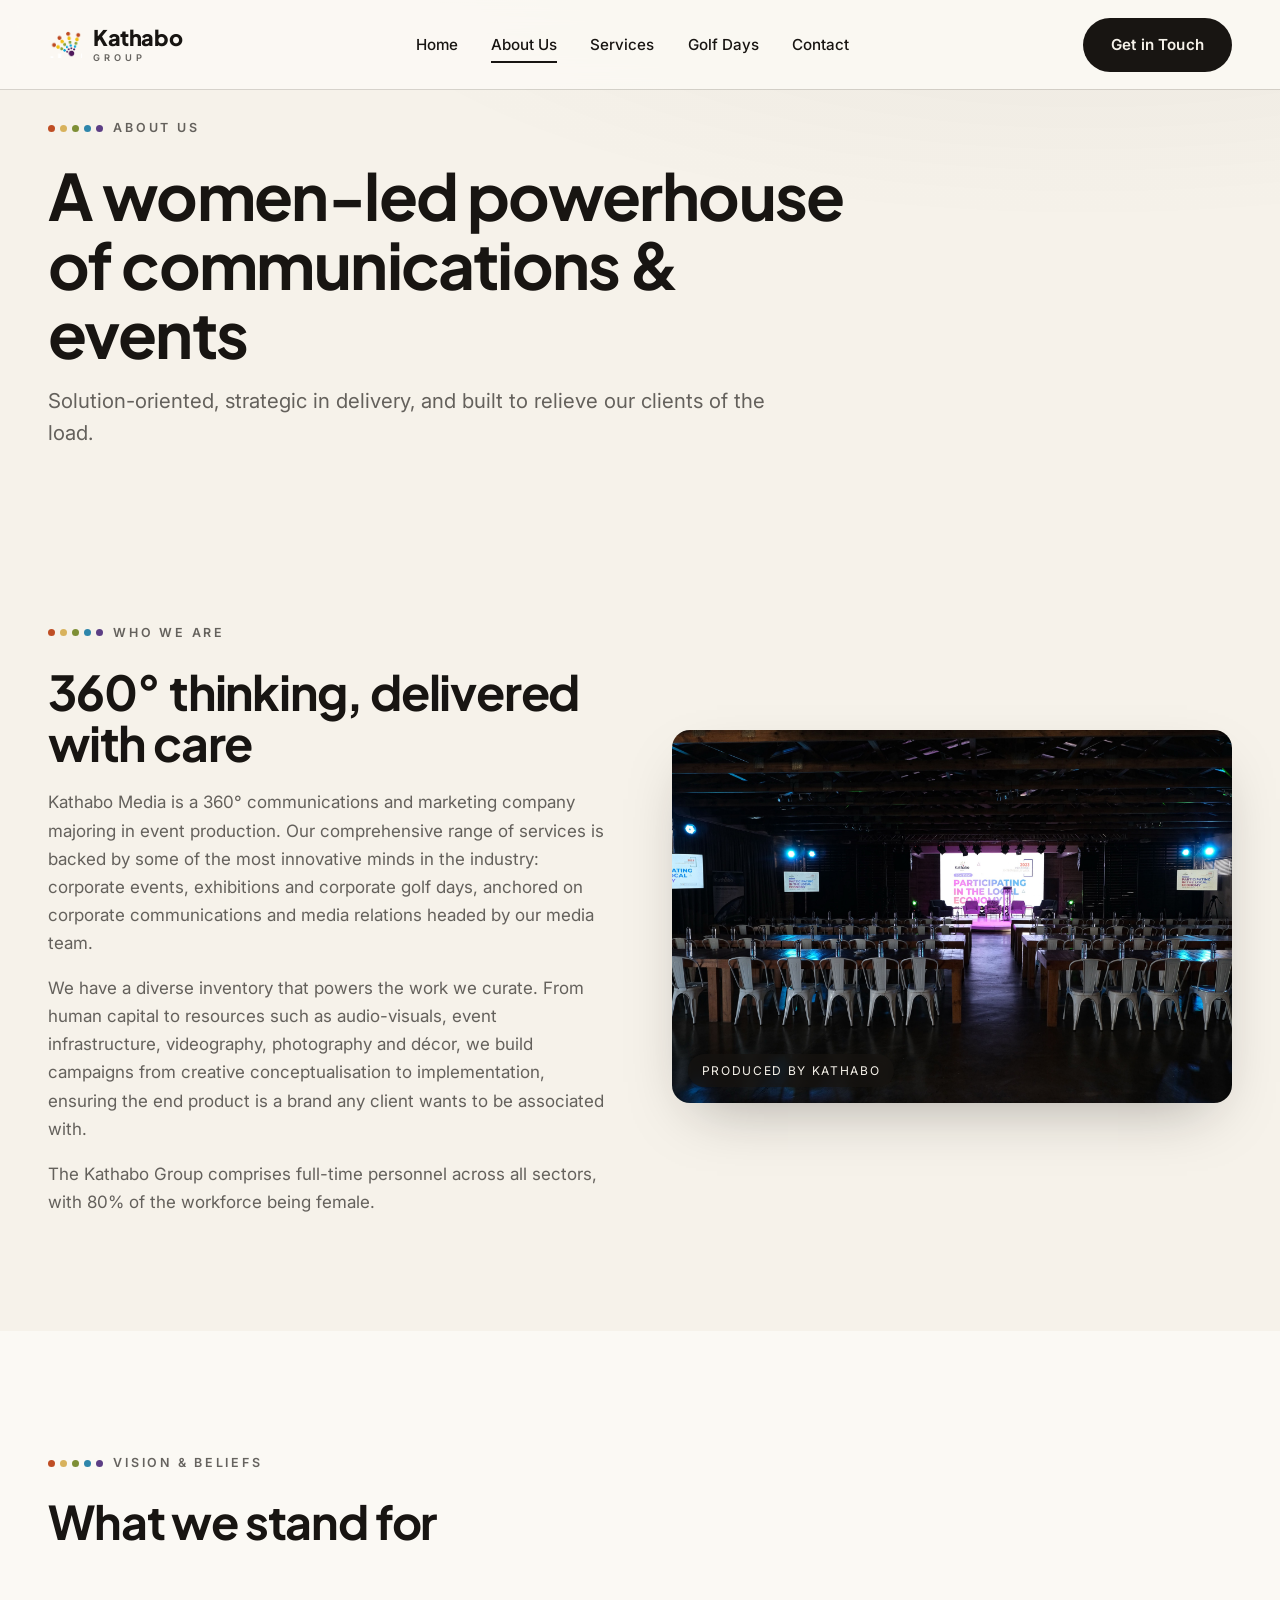
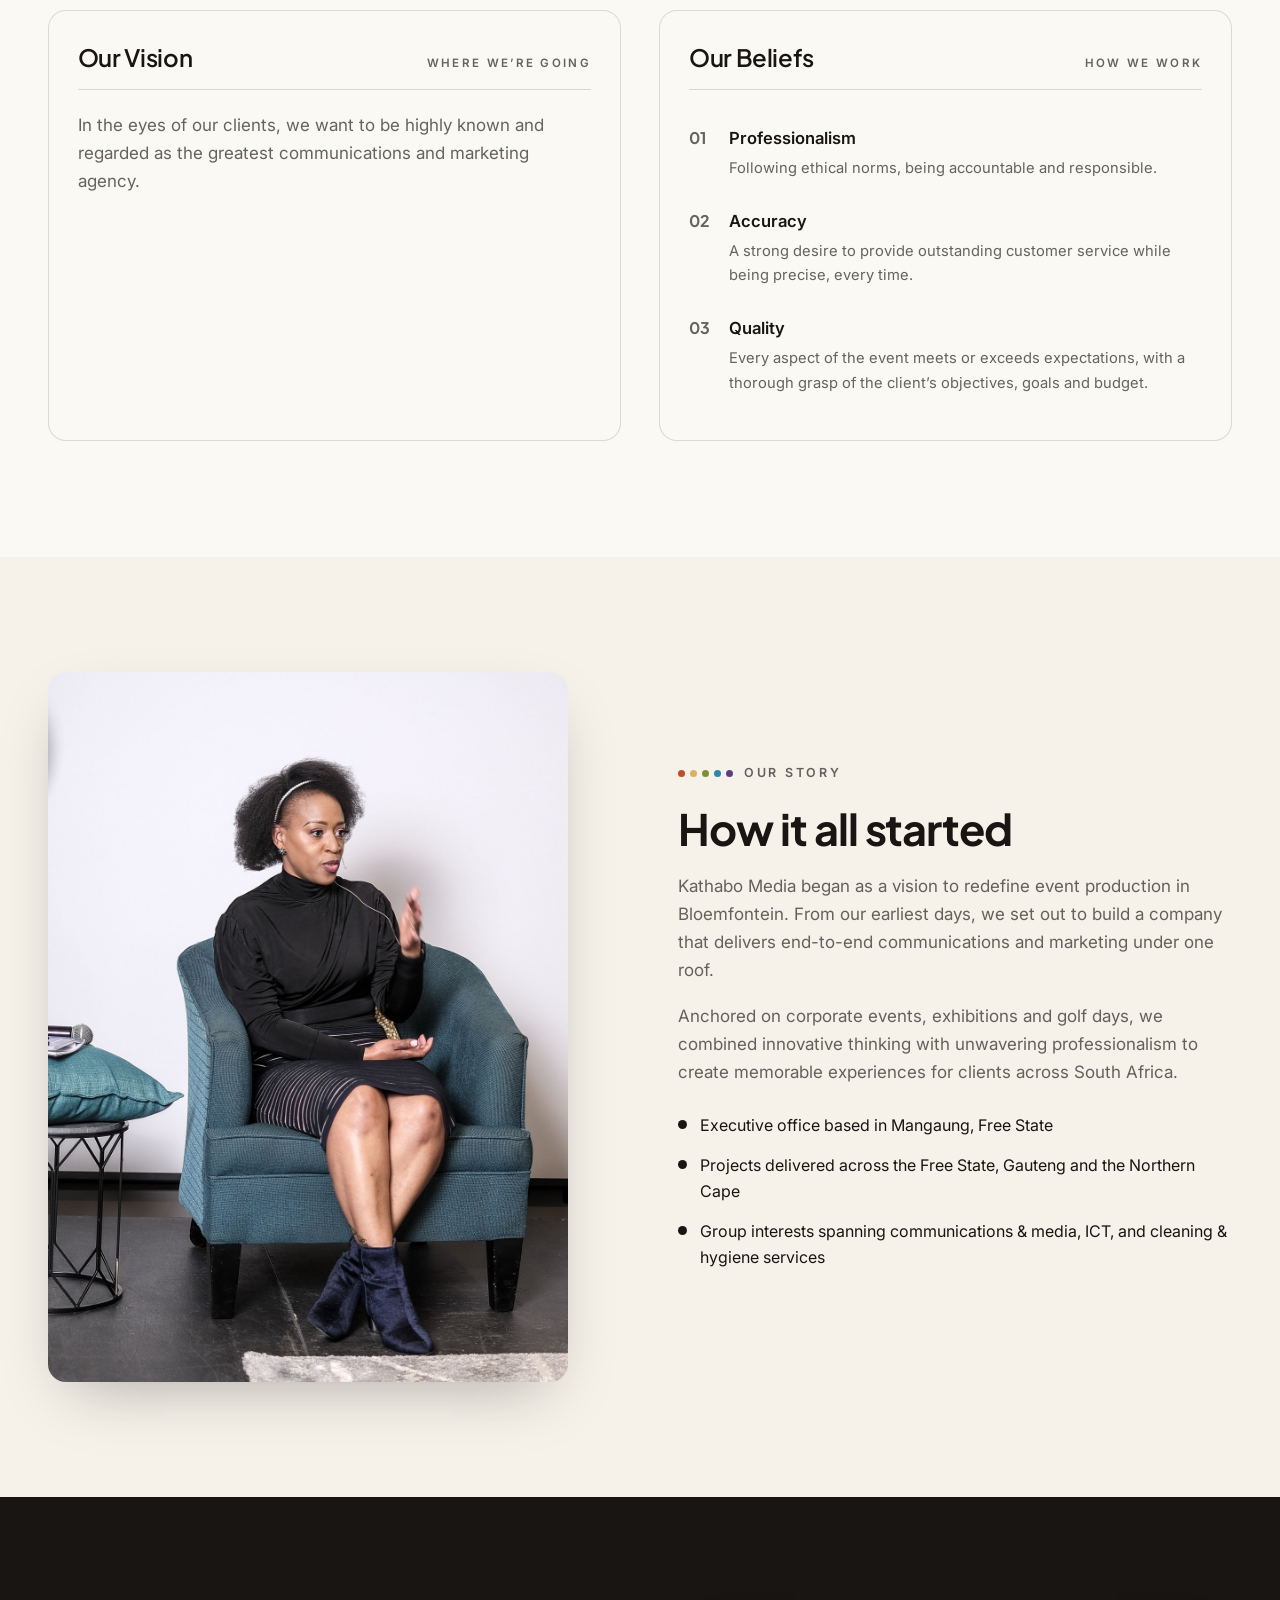
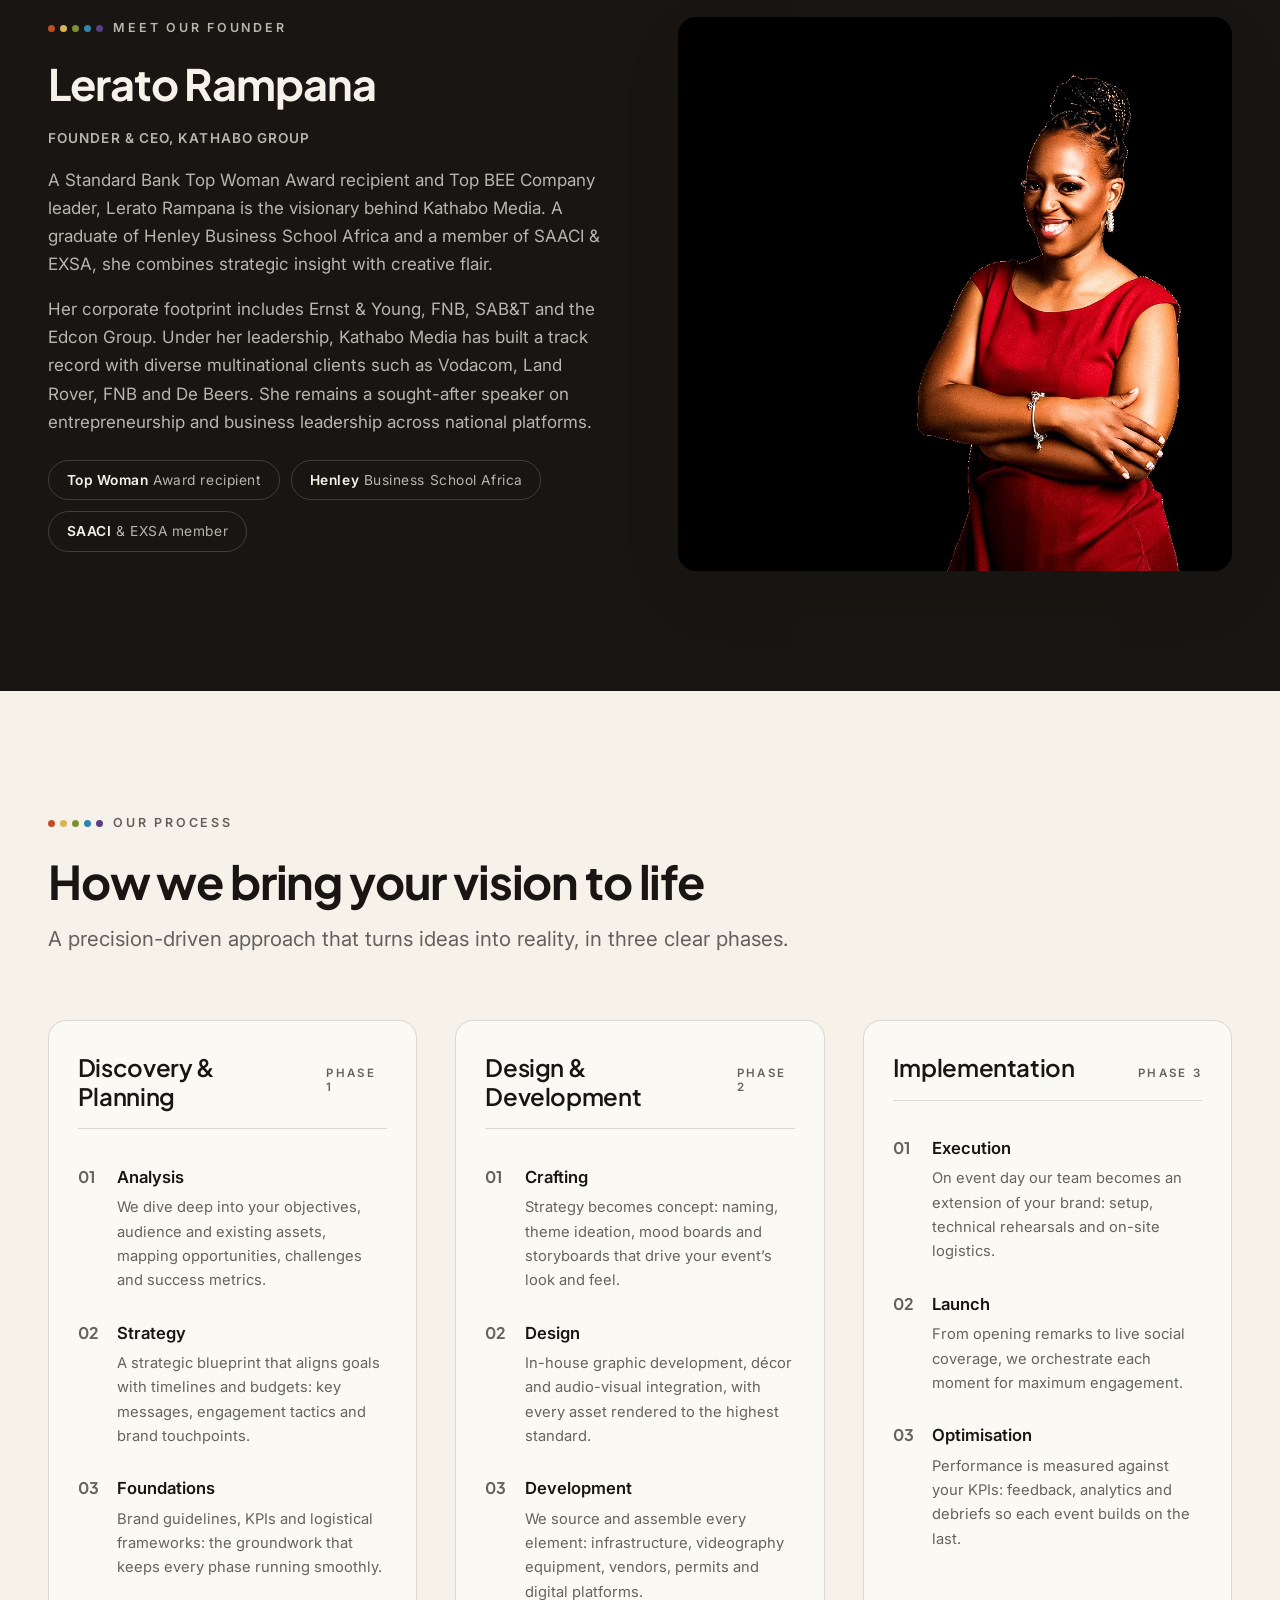
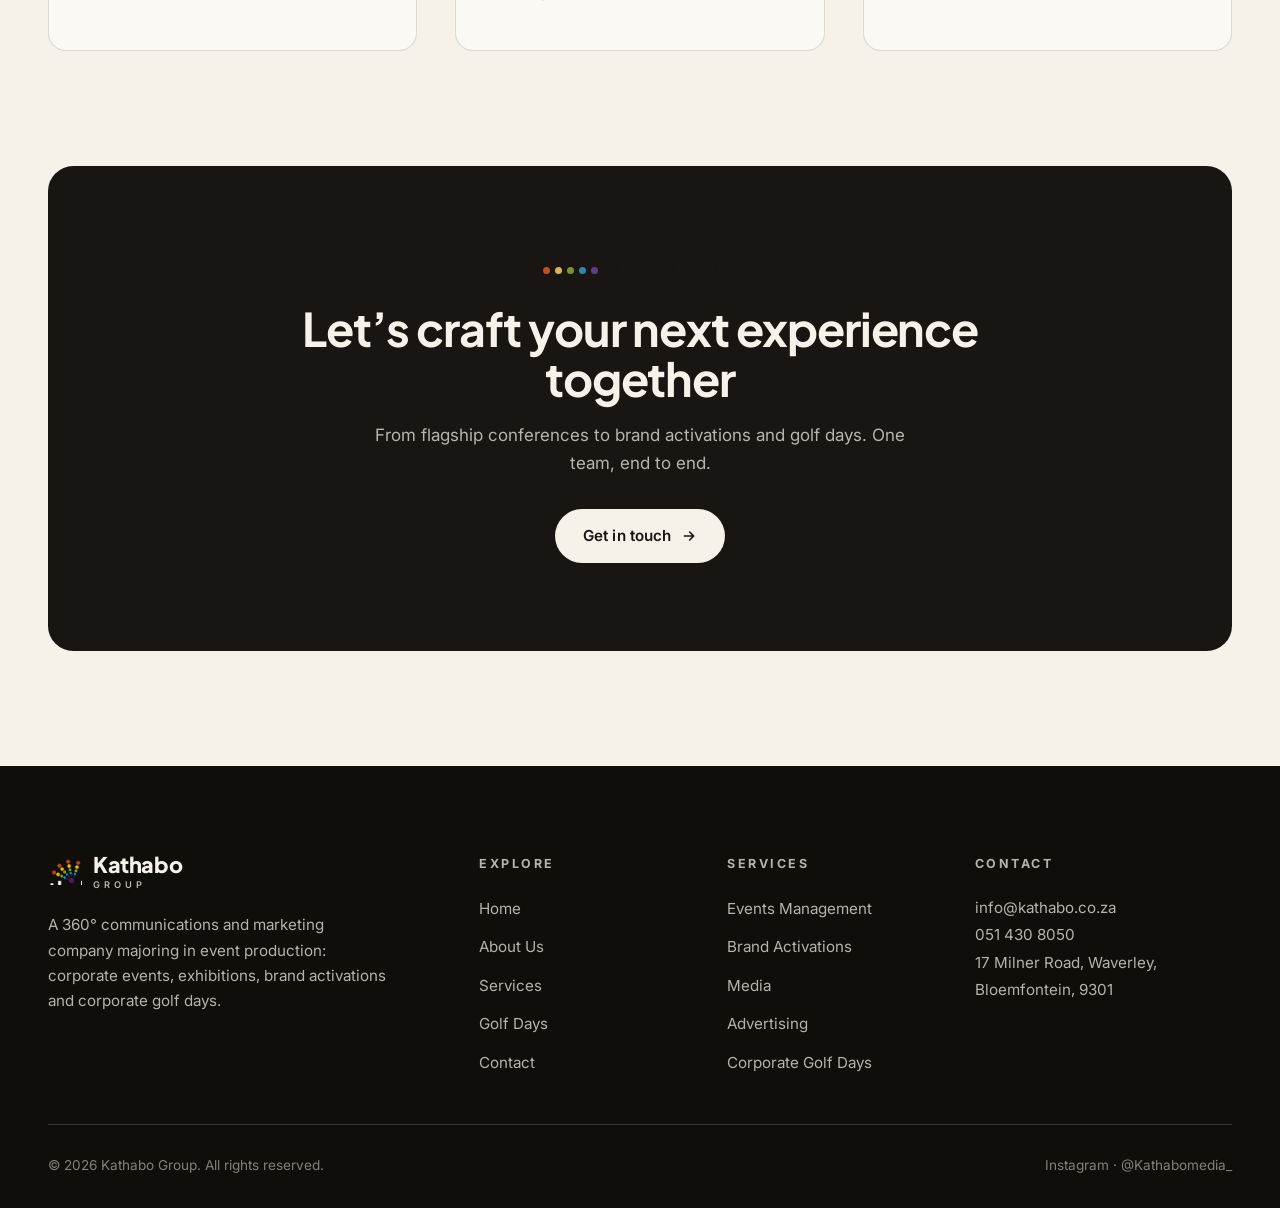
==== commit f27c1027: "Minimal redesign: monochrome ink accent, calm static hero, tighter flow Replace the gold accent site" ====
--- a/about.html
+++ b/about.html
@@ -26,7 +26,7 @@
       <a href="golf.html">Golf Days</a>
       <a href="contact.html">Contact</a>
     </nav>
-    <a class="btn btn-gold" href="contact.html">Get in Touch</a>
+    <a class="btn btn-ink" href="contact.html">Get in Touch</a>
     <button class="nav-toggle" aria-label="Open menu" aria-expanded="false">
       <span></span><span></span><span></span>
     </button>
@@ -120,7 +120,7 @@
       <div class="body reveal">
         <span class="eyebrow"><span class="dots" aria-hidden="true"><i></i><i></i><i></i><i></i><i></i></span> Meet Our Founder</span>
         <h2>Lerato Rampana</h2>
-        <p style="color:var(--gold-soft); font-weight:600; letter-spacing:.08em; text-transform:uppercase; font-size:.85rem; margin-bottom:1rem;">Founder &amp; CEO, Kathabo Group</p>
+        <p style="color:var(--muted-light); font-weight:600; letter-spacing:.08em; text-transform:uppercase; font-size:.85rem; margin-bottom:1rem;">Founder &amp; CEO, Kathabo Group</p>
         <p>A Standard Bank Top Woman Award recipient and Top BEE Company leader, Lerato Rampana is the visionary behind Kathabo Media. A graduate of Henley Business School Africa and a member of SAACI &amp; EXSA, she combines strategic insight with creative flair.</p>
         <p>Her corporate footprint includes Ernst &amp; Young, FNB, SAB&amp;T and the Edcon Group. Under her leadership, Kathabo Media has built a track record with diverse multinational clients such as Vodacom, Land Rover, FNB and De Beers. She remains a sought-after speaker on entrepreneurship and business leadership across national platforms.</p>
         <div class="facts">
@@ -135,43 +135,6 @@
     </div>
   </section>
 
-  <!-- ============ TEAM ============ -->
-  <section class="section on-dark" style="padding-top:0;">
-    <div class="wrap">
-      <div class="section-head reveal">
-        <span class="eyebrow"><span class="dots" aria-hidden="true"><i></i><i></i><i></i><i></i><i></i></span> The Executive</span>
-        <h2>The team behind the work</h2>
-        <p class="lead">A diverse, multi-skilled management team working with a dedicated, creative and highly driven set of young people ready to deliver on your product.</p>
-      </div>
-      <div class="team-grid">
-        <div class="person reveal">
-          <div class="photo"><img src="assets/img/people/lorato-gomolemo.jpg" alt="Portrait of Lorato Gomolemo-Moloisi" loading="lazy"></div>
-          <div class="info">
-            <h3>Lorato Gomolemo-Moloisi</h3>
-            <p class="role">Chief Operations</p>
-            <p>A public relations specialist with a career spanning government and business, Lorato heads content creation and creative concept development. A corporate MC and dialogue facilitator, her inventory includes the Free State Insider, Free State Online Channel, Beyond Zero and Metro FM.</p>
-          </div>
-        </div>
-        <div class="person reveal" style="--d:.12s;">
-          <div class="photo mono" aria-hidden="true">KR</div>
-          <div class="info">
-            <h3>Kekaetswe Rampana</h3>
-            <p class="role">Business Development Executive</p>
-            <p>Leading sales and business development for Kathabo Group, Kekaetswe directs the company’s corporate golf days and those conceptualised for clients. His portfolio includes the creative direction of the Free State 4IR Summit, the Macufe Golf Day and the Standard Bank brand activations.</p>
-          </div>
-        </div>
-        <div class="person reveal" style="--d:.24s;">
-          <div class="photo"><img src="assets/img/events/kathabo-registration.jpg" alt="Kathabo team member coordinating event registration" loading="lazy"></div>
-          <div class="info">
-            <h3>The Kathabo Team</h3>
-            <p class="role">Across the Free State</p>
-            <p>Our executive leads a team spread across the Free State, with the group rendering services within various sectors: 80% women, 20% men, and 100% committed to precision and purpose.</p>
-          </div>
-        </div>
-      </div>
-    </div>
-  </section>
-
   <!-- ============ PROCESS ============ -->
   <section class="section">
     <div class="wrap">
@@ -210,7 +173,7 @@
         <span class="eyebrow"><span class="dots" aria-hidden="true"><i></i><i></i><i></i><i></i><i></i></span> Work With Us</span>
         <h2>Let’s craft your next experience together</h2>
         <p>From flagship conferences to brand activations and golf days. One team, end to end.</p>
-        <a class="btn btn-gold" href="contact.html">Get in touch
+        <a class="btn btn-paper" href="contact.html">Get in touch
           <svg width="16" height="16" viewBox="0 0 24 24" fill="none" stroke="currentColor" stroke-width="2.4" stroke-linecap="round" stroke-linejoin="round"><path d="M5 12h14M13 6l6 6-6 6"/></svg>
         </a>
       </div>
--- a/assets/css/styles.css
+++ b/assets/css/styles.css
@@ -1,7 +1,7 @@
 /* ============================================================
    Kathabo Group, kathabo.co.za
    Design system: warm editorial. Ivory paper, deep ink,
-   gold accent, logo-dot colour motif. Plus Jakarta Sans + Inter.
+   monochrome ink accent, logo-dot colour moments. Plus Jakarta Sans + Inter.
    ============================================================ */
 
 :root {
@@ -10,9 +10,6 @@
   --paper: #f6f2ea;
   --cream: #fbf9f4;
   --white: #ffffff;
-  --gold: #b98a2f;
-  --gold-deep: #966d1f;
-  --gold-soft: #d8b25c;
   --terracotta: #bf4e24;
   --olive: #7e8f35;
   --plum: #5c3e85;
@@ -26,7 +23,7 @@
   --font-display: "Plus Jakarta Sans", "Helvetica Neue", sans-serif;
   --font-body: "Inter", "Helvetica Neue", sans-serif;
   --gutter: clamp(1.25rem, 4vw, 3rem);
-  --section: clamp(4.5rem, 9vw, 8rem);
+  --section: clamp(4rem, 9vw, 7.5rem);
 }
 
 * { margin: 0; padding: 0; box-sizing: border-box; }
@@ -49,7 +46,7 @@
 
 ul { list-style: none; }
 
-::selection { background: var(--gold-soft); color: var(--ink); }
+::selection { background: var(--ink); color: var(--paper); }
 
 /* ---------- type ---------- */
 
@@ -75,11 +72,11 @@
   font-weight: 600;
   letter-spacing: 0.22em;
   text-transform: uppercase;
-  color: var(--gold-deep);
+  color: var(--muted);
   margin-bottom: 1.4rem;
 }
 
-.on-dark .eyebrow { color: var(--gold-soft); }
+.on-dark .eyebrow { color: var(--muted-light); }
 
 /* five-dot motif taken from the Kathabo mark */
 .dots {
@@ -92,7 +89,7 @@
   display: inline-block;
 }
 .dots i:nth-child(1) { background: var(--terracotta); }
-.dots i:nth-child(2) { background: var(--gold-soft); }
+.dots i:nth-child(2) { background: #d8b25c; }
 .dots i:nth-child(3) { background: var(--olive); }
 .dots i:nth-child(4) { background: var(--sky); }
 .dots i:nth-child(5) { background: var(--plum); }
@@ -181,6 +178,7 @@
 .site-header.overlay:not(.scrolled) { color: var(--paper); }
 .site-header.overlay:not(.scrolled) .brand .word small { color: var(--muted-light); }
 .site-header.overlay:not(.scrolled) .nav-links a::after { background: var(--paper); }
+.site-header.overlay:not(.scrolled) .btn-ink { background: var(--paper); color: var(--ink); }
 
 .nav-links {
   display: flex;
@@ -198,7 +196,7 @@
   position: absolute;
   left: 0; bottom: 0;
   width: 100%; height: 2px;
-  background: var(--gold);
+  background: currentColor;
   transform: scaleX(0);
   transform-origin: right;
   transition: transform 0.3s ease;
@@ -225,8 +223,8 @@
 .btn svg { transition: transform 0.25s ease; }
 .btn:hover svg { transform: translateX(4px); }
 
-.btn-gold { background: var(--gold); color: var(--white); }
-.btn-gold:hover { background: var(--gold-deep); transform: translateY(-2px); }
+.btn-paper { background: var(--paper); color: var(--ink); }
+.btn-paper:hover { background: var(--white); transform: translateY(-2px); }
 
 .btn-ink { background: var(--ink); color: var(--paper); }
 .btn-ink:hover { background: var(--ink-soft); transform: translateY(-2px); }
@@ -288,7 +286,8 @@
   display: inline-block;
   transition: color 0.25s ease;
 }
-.mobile-menu a:hover, .mobile-menu a.active { color: var(--gold-soft); }
+.mobile-menu a:hover { opacity: 0.75; }
+.mobile-menu a.active { text-decoration: underline; text-underline-offset: 10px; text-decoration-thickness: 2px; }
 .mobile-menu .dots { justify-content: center; margin-top: 1.6rem; }
 body.mobile-menu-open { overflow: hidden; }
 
@@ -316,7 +315,7 @@
   transform: scale(1.08);
 }
 .hero .slide.active { opacity: 1; }
-.hero .slide.active img { animation: kenburns 7.5s ease-out forwards; }
+.hero .slide.active img { animation: kenburns 9s ease-out forwards; }
 
 @keyframes kenburns {
   from { transform: scale(1.08); }
@@ -338,10 +337,7 @@
 .hero h1 {
   font-size: clamp(2.3rem, 5.8vw, 4.4rem);
   max-width: 16ch;
-  min-height: 2.2em;
-}
-.hero h1 .swap { display: block; }
-
+}
 .hero p {
   margin-top: 1.4rem;
   max-width: 52ch;
@@ -356,42 +352,20 @@
   margin-top: 2.2rem;
 }
 
-.hero-meta {
-  display: flex;
+/* ---------- text link ---------- */
+
+.link-arrow {
+  display: inline-flex;
   align-items: center;
-  justify-content: space-between;
-  gap: 1rem;
-  margin-top: clamp(2.5rem, 6vh, 4rem);
-  padding-top: 1.6rem;
-  border-top: 1px solid var(--line-light);
-  font-size: 0.82rem;
-  letter-spacing: 0.14em;
-  text-transform: uppercase;
-  color: var(--muted-light);
-}
-
-@media (max-width: 640px) {
-  .hero-meta span { display: none; }
-  .hero-meta { justify-content: center; }
-}
-
-.hero-dots { display: flex; gap: 0.55rem; }
-.hero-dots button {
-  width: 9px; height: 9px;
-  border-radius: 50%;
-  border: 0;
-  background: rgba(246,242,234,0.35);
-  cursor: pointer;
-  transition: background 0.3s ease, transform 0.3s ease;
-}
-.hero-dots button.active { background: var(--gold-soft); transform: scale(1.25); }
-
-/* headline swap animation */
-.swap-enter { animation: swapIn 0.8s cubic-bezier(0.22, 1, 0.36, 1); }
-@keyframes swapIn {
-  from { opacity: 0; transform: translateY(24px); }
-  to   { opacity: 1; transform: translateY(0); }
-}
+  gap: 0.5rem;
+  font-weight: 600;
+  font-size: 0.98rem;
+  text-decoration: underline;
+  text-underline-offset: 5px;
+  text-decoration-thickness: 1.5px;
+  transition: opacity 0.25s ease, gap 0.25s ease;
+}
+.link-arrow:hover { opacity: 0.75; gap: 0.75rem; }
 
 /* ---------- inner page hero ---------- */
 
@@ -424,37 +398,34 @@
   color: var(--ink);
   min-height: 0;
   background:
-    radial-gradient(1200px 420px at 85% -10%, rgba(216,178,92,0.22), transparent 65%),
+    radial-gradient(1200px 420px at 85% -10%, rgba(24,21,18,0.05), transparent 65%),
     var(--paper);
 }
 .page-hero.plain::after { display: none; }
 .page-hero.plain p { color: var(--muted); }
 
-/* ---------- stats ---------- */
-
-.stats {
-  display: grid;
-  grid-template-columns: repeat(auto-fit, minmax(160px, 1fr));
-  gap: 1px;
-  background: var(--line);
-  border-block: 1px solid var(--line);
-}
-.stat {
-  background: var(--paper);
-  padding: 2.2rem 1.6rem;
-  text-align: center;
-}
-.stat b {
+/* ---------- compact stat row ---------- */
+
+.stat-row {
+  display: flex;
+  flex-wrap: wrap;
+  gap: 1rem 2.6rem;
+  margin-top: 2.4rem;
+  padding-top: 1.8rem;
+  border-top: 1px solid var(--line);
+}
+.stat-row div { min-width: 96px; }
+.stat-row b {
   display: block;
   font-family: var(--font-display);
-  font-size: clamp(2rem, 3.6vw, 2.9rem);
+  font-size: 1.55rem;
   font-weight: 700;
   letter-spacing: -0.02em;
-  color: var(--gold-deep);
-}
-.stat span {
-  font-size: 0.82rem;
-  letter-spacing: 0.16em;
+}
+.stat-row span {
+  font-size: 0.72rem;
+  font-weight: 600;
+  letter-spacing: 0.14em;
   text-transform: uppercase;
   color: var(--muted);
 }
@@ -497,7 +468,7 @@
   font-family: var(--font-display);
   font-weight: 700;
   font-size: 0.95rem;
-  color: var(--gold-soft);
+  color: var(--muted-light);
   letter-spacing: 0.08em;
 }
 .pillar h3 { font-size: 1.7rem; margin: 0.5rem 0 0.6rem; }
@@ -509,34 +480,10 @@
   margin-top: 1rem;
   font-weight: 600;
   font-size: 0.9rem;
-  color: var(--gold-soft);
-}
-
-/* ---------- why choose us ---------- */
-
-.why-grid {
-  display: grid;
-  grid-template-columns: repeat(auto-fit, minmax(min(250px, 100%), 1fr));
-  gap: 1px;
-  background: var(--line-light);
-  border: 1px solid var(--line-light);
-  border-radius: var(--radius);
-  overflow: hidden;
-}
-.why {
-  background: var(--ink);
-  padding: 2.4rem 2rem;
-}
-.why .num {
-  font-family: var(--font-display);
-  font-weight: 700;
-  font-size: 2.4rem;
-  color: var(--gold-soft);
-  display: block;
-  margin-bottom: 1.2rem;
-}
-.why h3 { font-size: 1.28rem; margin-bottom: 0.6rem; }
-.why p { font-size: 0.95rem; color: var(--muted-light); }
+  color: var(--paper);
+  text-decoration: underline;
+  text-underline-offset: 4px;
+}
 
 /* ---------- feature split (case study/founder) ---------- */
 
@@ -581,10 +528,10 @@
   flex: none;
   width: 9px; height: 9px;
   border-radius: 50%;
-  background: var(--gold);
+  background: var(--ink);
   margin-top: 0.5em;
 }
-.on-dark .checklist li::before { background: var(--gold-soft); }
+.on-dark .checklist li::before { background: var(--paper); }
 
 /* case-study fact chips */
 .facts {
@@ -601,9 +548,9 @@
   letter-spacing: 0.04em;
   color: var(--muted-light);
 }
-.fact b { color: var(--gold-soft); font-weight: 600; }
+.fact b { color: var(--paper); font-weight: 600; }
 .light .fact { border-color: var(--line); color: var(--muted); }
-.light .fact b { color: var(--gold-deep); }
+.light .fact b { color: var(--ink); }
 
 /* ---------- logos ---------- */
 
@@ -637,15 +584,6 @@
   padding: clamp(3rem, 7vw, 5.5rem);
   text-align: center;
   isolation: isolate;
-}
-.cta-band::before {
-  content: "";
-  position: absolute;
-  inset: 0;
-  z-index: -1;
-  background:
-    radial-gradient(600px 300px at 12% 115%, rgba(191,78,36,0.35), transparent 70%),
-    radial-gradient(600px 300px at 88% -15%, rgba(216,178,92,0.28), transparent 70%);
 }
 .cta-band h2 { font-size: clamp(1.85rem, 4vw, 2.9rem); max-width: 22ch; margin-inline: auto; }
 .cta-band p { margin: 1.1rem auto 2rem; max-width: 52ch; color: var(--muted-light); }
@@ -709,7 +647,7 @@
   border-bottom: 2px solid transparent;
   transition: color 0.25s ease, border-color 0.25s ease;
 }
-.service-nav a:hover, .service-nav a.active { color: var(--ink); border-color: var(--gold); }
+.service-nav a:hover, .service-nav a.active { color: var(--ink); border-color: var(--ink); }
 
 .service-block { scroll-margin-top: 130px; }
 
@@ -735,7 +673,7 @@
   content: "";
   width: 8px; height: 8px;
   border-radius: 50%;
-  background: var(--gold);
+  background: var(--ink);
   flex: none;
 }
 
@@ -796,58 +734,21 @@
   font-weight: 600;
   letter-spacing: 0.2em;
   text-transform: uppercase;
-  color: var(--gold-deep);
-}
+  color: var(--muted);
+}
+.on-dark .phase > h3 .tag { color: var(--muted-light); }
+
 .step { display: flex; gap: 1.1rem; padding-block: 0.85rem; }
 .step .n {
   font-family: var(--font-display);
   font-weight: 700;
-  color: var(--gold-deep);
+  color: var(--muted);
   font-size: 1rem;
   flex: none;
   width: 2ch;
 }
 .step h4 { font-size: 1.04rem; margin-bottom: 0.25rem; font-weight: 600; }
 .step p { font-size: 0.92rem; color: var(--muted); }
-
-/* ---------- team ---------- */
-
-.team-grid {
-  display: grid;
-  grid-template-columns: repeat(auto-fit, minmax(min(300px, 100%), 1fr));
-  gap: clamp(1.4rem, 3vw, 2.2rem);
-}
-.person {
-  background: var(--ink-soft);
-  border: 1px solid var(--line-light);
-  border-radius: var(--radius);
-  overflow: hidden;
-}
-.person .photo { aspect-ratio: 1 / 1; overflow: hidden; background: #0d0b09; }
-.person .photo img { width: 100%; height: 100%; object-fit: cover; object-position: top; transition: transform 0.5s ease; }
-.person:hover .photo img { transform: scale(1.04); }
-.person .photo.mono {
-  display: grid;
-  place-items: center;
-  font-family: var(--font-display);
-  font-weight: 800;
-  font-size: 4.6rem;
-  color: var(--gold-soft);
-  background:
-    radial-gradient(340px 340px at 50% 20%, rgba(216,178,92,0.16), transparent 70%),
-    #0d0b09;
-}
-.person .info { padding: 1.5rem 1.6rem 1.7rem; }
-.person .info h3 { font-size: 1.35rem; }
-.person .info .role {
-  font-size: 0.8rem;
-  font-weight: 600;
-  letter-spacing: 0.18em;
-  text-transform: uppercase;
-  color: var(--gold-soft);
-  margin: 0.35rem 0 0.8rem;
-}
-.person .info p { font-size: 0.94rem; color: var(--muted-light); }
 
 /* ---------- golf timeline ---------- */
 
@@ -866,7 +767,7 @@
   font-family: var(--font-display);
   font-weight: 700;
   font-size: 1.1rem;
-  color: var(--gold-deep);
+  color: var(--muted);
 }
 .golf-day h3 { font-size: clamp(1.2rem, 2.3vw, 1.6rem); font-weight: 600; }
 .golf-day p { color: var(--muted); font-size: 0.95rem; margin-top: 0.25rem; }
@@ -875,8 +776,8 @@
   font-weight: 600;
   letter-spacing: 0.16em;
   text-transform: uppercase;
-  border: 1px solid var(--gold);
-  color: var(--gold-deep);
+  border: 1px solid var(--line);
+  color: var(--muted);
   padding: 0.35rem 0.8rem;
   border-radius: 999px;
   white-space: nowrap;
@@ -906,7 +807,7 @@
   cursor: pointer;
   transition: background 0.25s ease, color 0.25s ease, border-color 0.25s ease;
 }
-.filter-btn:hover { border-color: var(--gold); }
+.filter-btn:hover { border-color: var(--ink); }
 .filter-btn.active { background: var(--ink); color: var(--paper); border-color: var(--ink); }
 
 .gallery {
@@ -950,6 +851,11 @@
 .gallery a.hidden { display: none; }
 
 /* touch devices get permanent captions (no hover available) */
+@media (max-width: 640px) {
+  .pillar { min-height: 400px; }
+  .hero .wrap { padding-bottom: 4.5rem; }
+}
+
 @media (hover: none) {
   .gallery a::after { opacity: 1; }
   .mosaic figure img { transform: none !important; }
@@ -1022,12 +928,12 @@
   border: 1px solid var(--line);
   display: grid;
   place-items: center;
-  color: var(--gold-deep);
+  color: var(--ink);
   background: var(--cream);
 }
 .contact-item h3 { font-size: 1.05rem; font-family: var(--font-body); font-weight: 700; letter-spacing: 0.02em; }
 .contact-item p, .contact-item a { color: var(--muted); font-size: 0.98rem; }
-.contact-item a:hover { color: var(--gold-deep); }
+.contact-item a:hover { text-decoration: underline; text-underline-offset: 3px; }
 
 .form-card {
   background: var(--white);
@@ -1062,7 +968,7 @@
 }
 .field input:focus, .field textarea:focus {
   outline: none;
-  border-color: var(--gold);
+  border-color: var(--ink);
   background: var(--white);
 }
 .field textarea { min-height: 150px; resize: vertical; }
@@ -1093,7 +999,7 @@
   font-weight: 700;
   letter-spacing: 0.2em;
   text-transform: uppercase;
-  color: var(--gold-soft);
+  color: var(--muted-light);
   margin-bottom: 1.2rem;
 }
 .site-footer ul { display: grid; gap: 0.65rem; }
